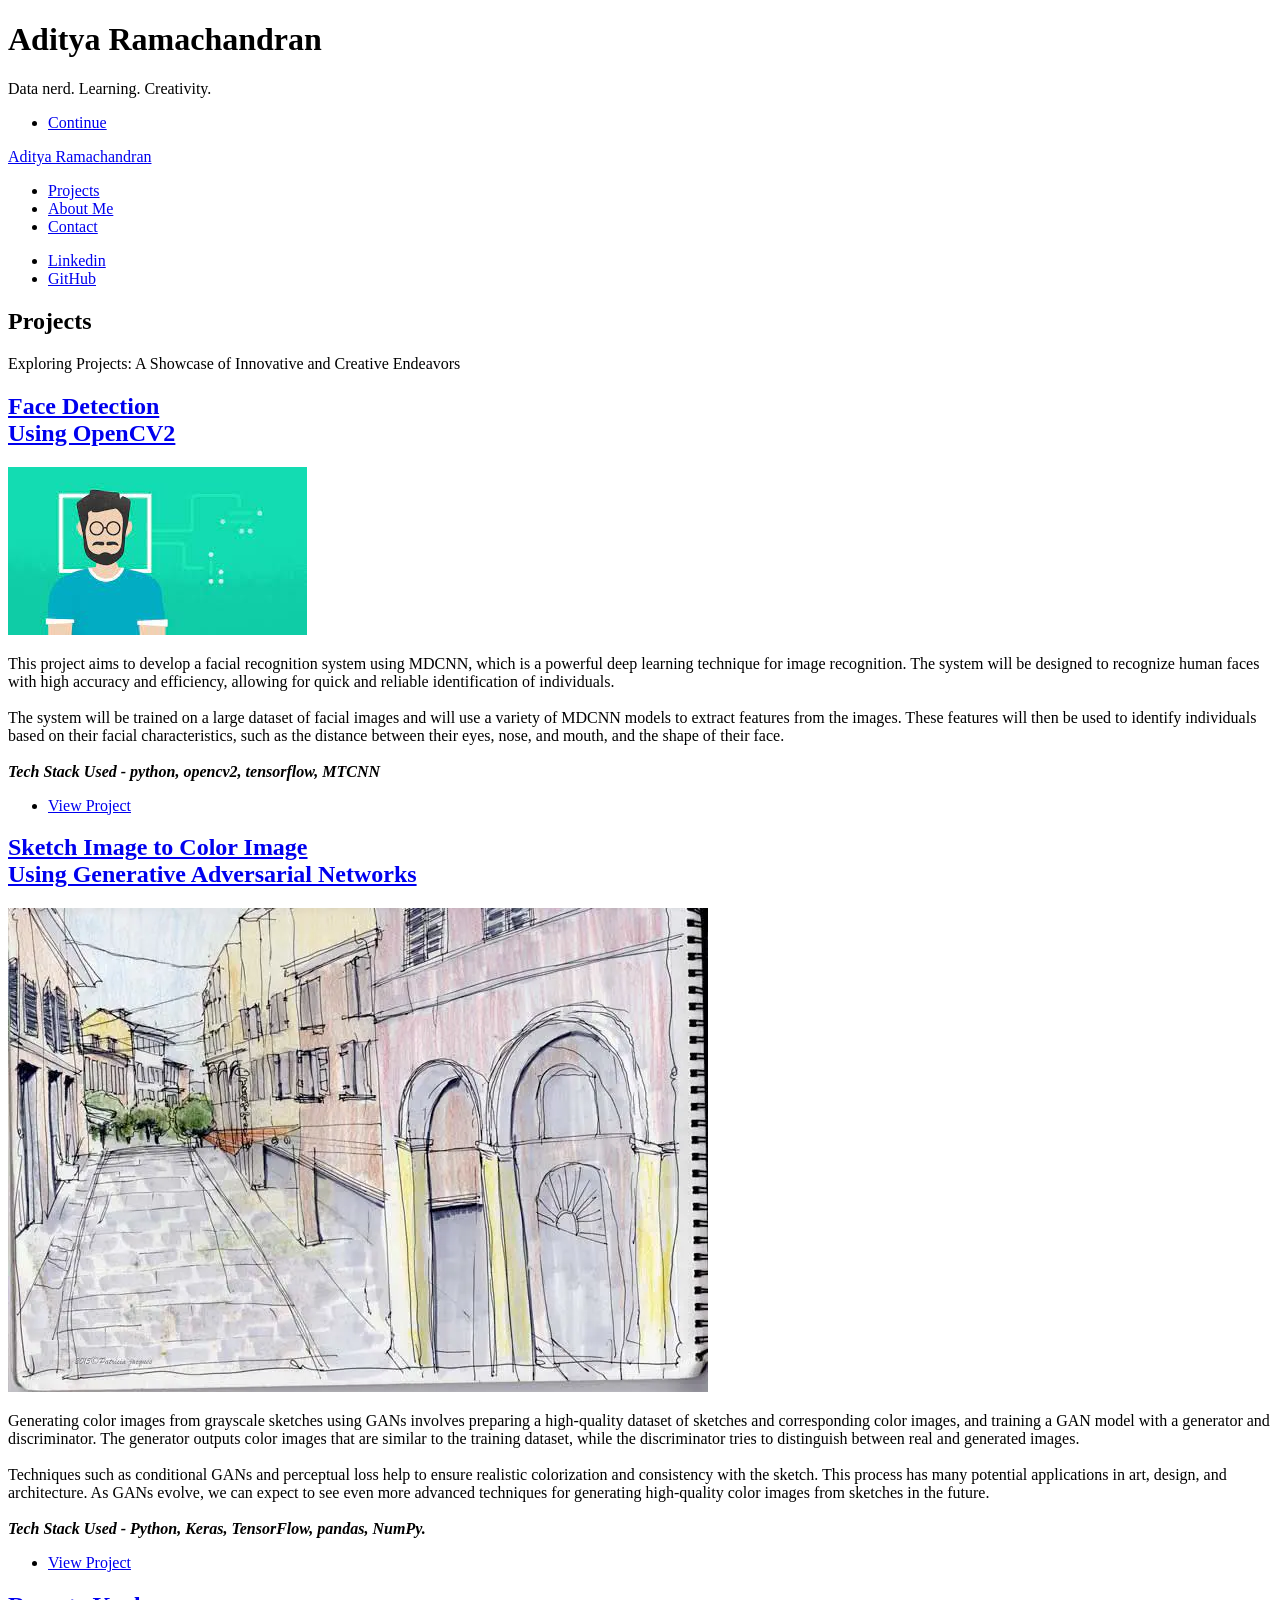
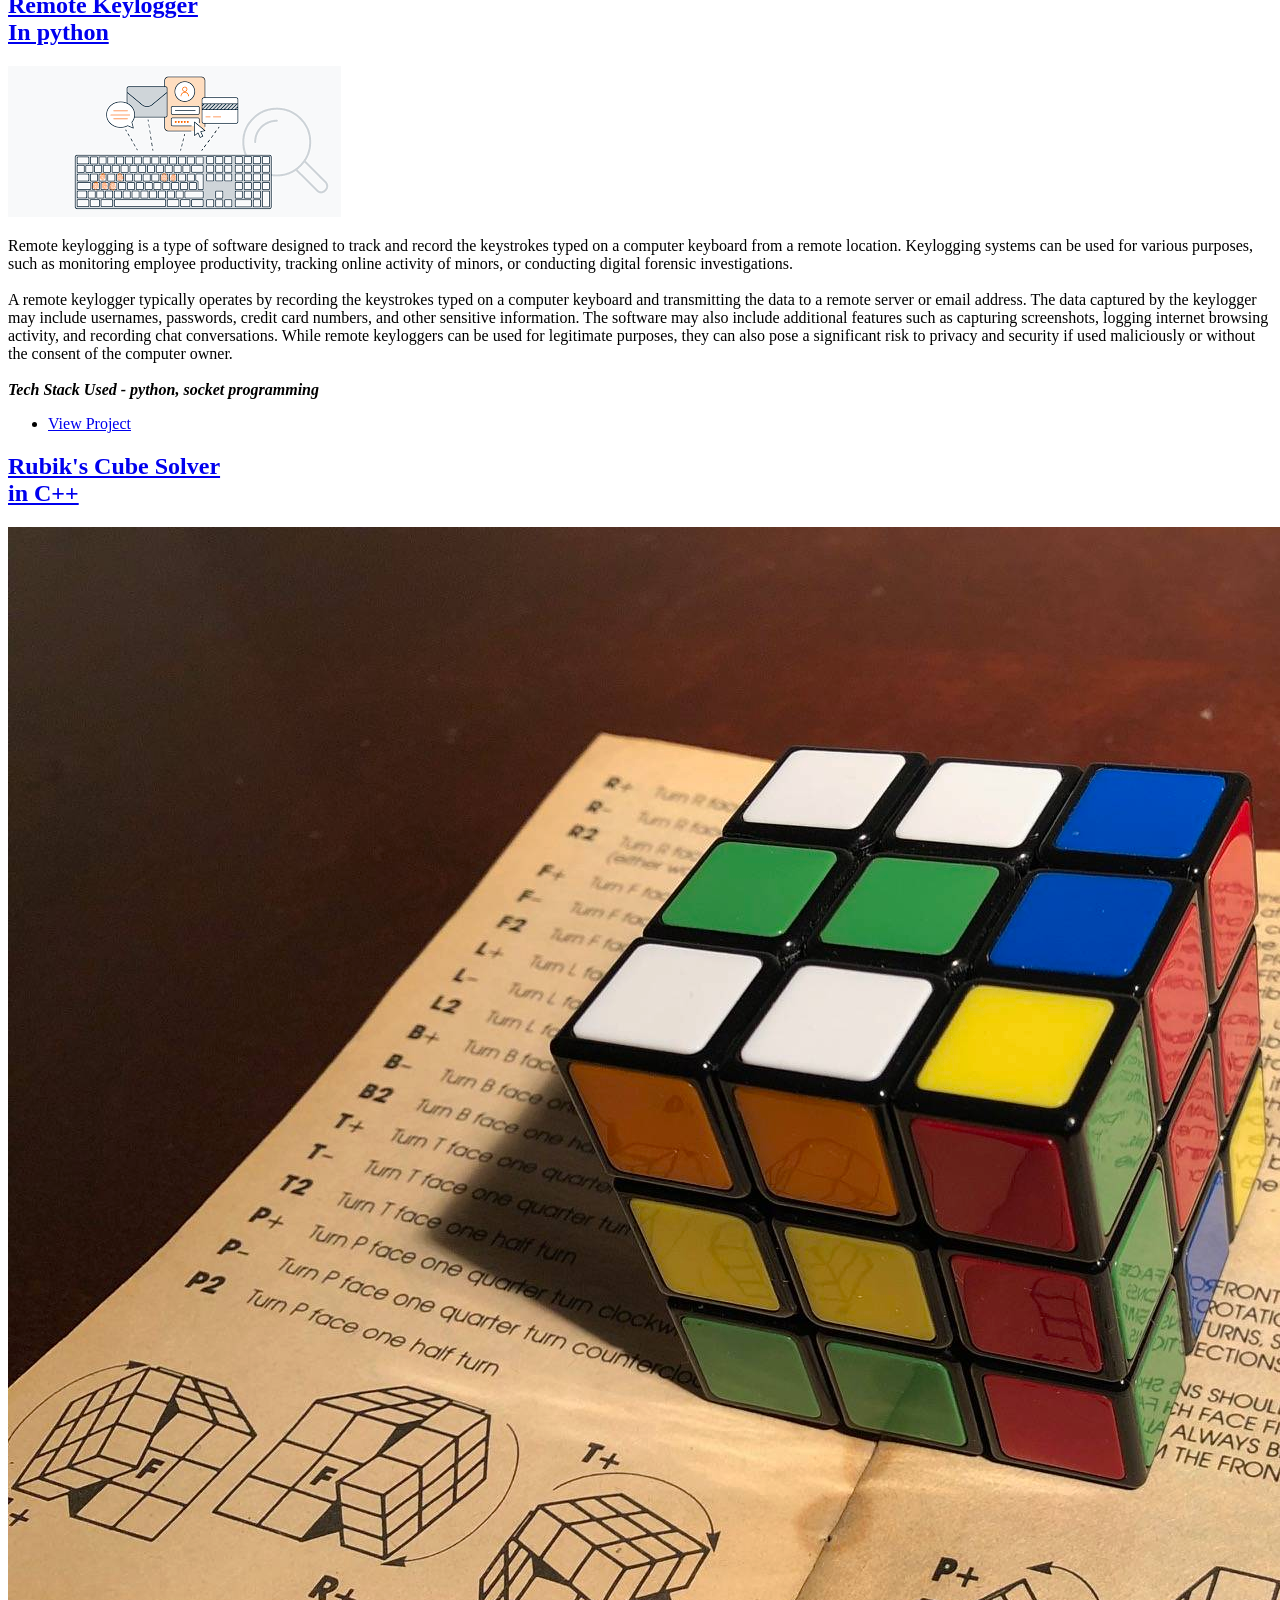
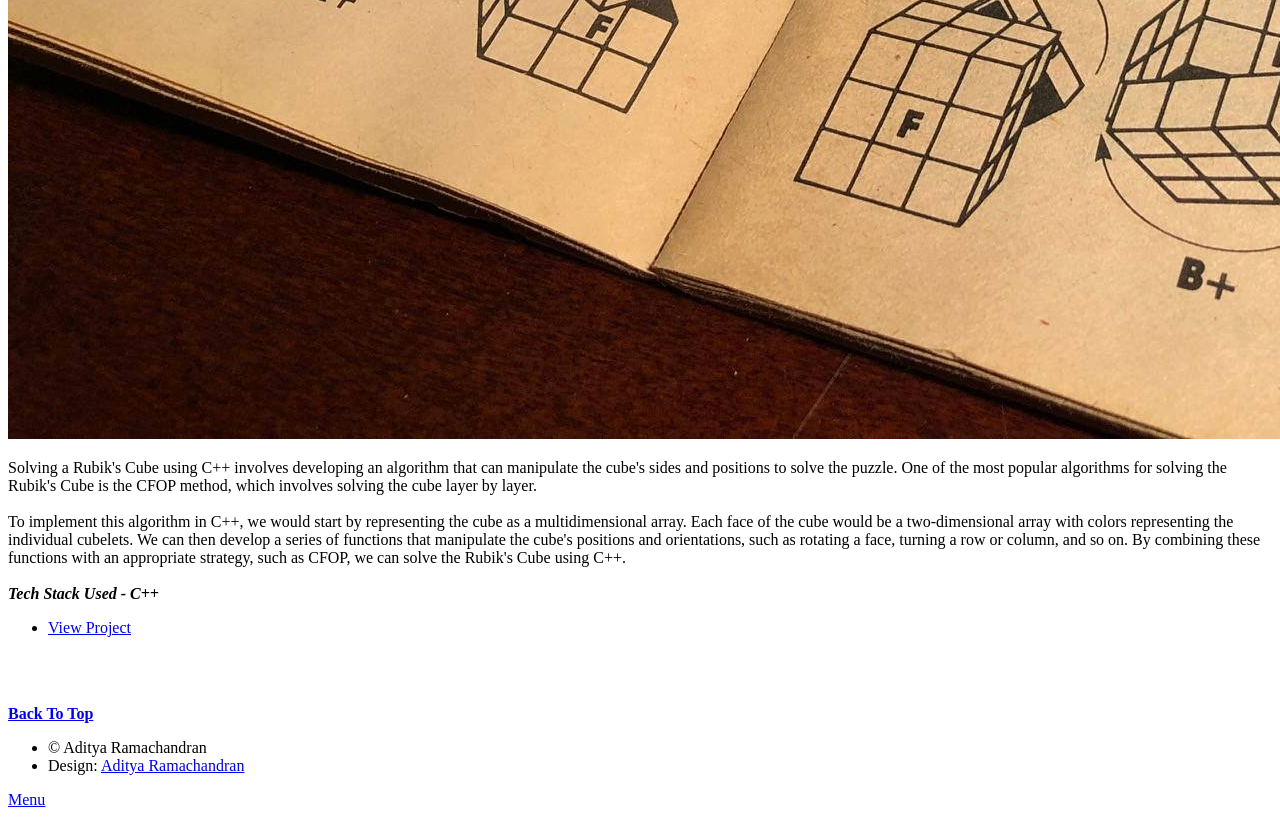
==== index.html @ 2bef1d96 "Add files via upload" ====
<!DOCTYPE HTML>
<html>
	<head>
		<title>Aditya Ramachandran Portfolio</title>
		<meta charset="utf-8" />
		<meta name="viewport" content="width=device-width, initial-scale=1, user-scalable=no" />
		<link rel="stylesheet" href="assets/css/main.css" />
		<noscript><link rel="stylesheet" href="assets/css/noscript.css" /></noscript>
	</head>
	<body class="is-preload">

		<!-- Wrapper -->
			<div id="wrapper" class="fade-in">

				<!-- Intro -->
					<div id="intro">
						<h1>Aditya Ramachandran</h1>
						<p>Data nerd. Learning. Creativity.</p>
						<ul class="actions">
							<li><a href="#header" class="button icon solid solo fa-arrow-down scrolly">Continue</a></li>
						</ul>
					</div>

				<!-- Header -->
					<header id="header">
						<a href="index.html" class="logo">Aditya Ramachandran</a>
					</header>

				<!-- Nav -->
					<nav id="nav">
						<ul class="links">
							<li class="active"><a href="index.html">Projects</a></li>
							<li><a href="generic.html">About Me</a></li>
							<li><a href="elements.html">Contact</a></li>
						</ul>
						<ul class="icons">
							<li><a href="https://www.linkedin.com/in/aditya-ramachandran-27b2ab24a/" class="icon brands fa-linkedin" target="_blank"><span class="label">Linkedin</span></a></li>
							<li><a href="https://github.com/Aditya-Ramachandran" class="icon brands fa-github" target="_blank"><span class="label">GitHub</span></a></li>
						</ul>
					</nav>

				<!-- Main -->
					<div id="main">


						<!-- <section class="post">
							<header class="major">
								<h1>About Me</h1>
								<p>Who Am I?</p>
							</header>
							<hr /> -->

						<!-- Featured Post -->
							<article class="post featured">
								<header class="major">
									<h2>Projects</h2>
									<p>
										Exploring Projects: A Showcase of Innovative and Creative Endeavors
									</p>
								</header>
								<!-- <a href="#" class="image main"><img src="images/pic01.jpg" alt="" /></a>
								<ul class="actions special">
									<li><a href="#" class="button large">Full Story</a></li>
								</ul> -->
							</article>
						<!-- Posts -->
							<section class="posts">
								<article>
									<header>
										<h2><a href="#">Face Detection<br />
										Using OpenCV2</a></h2>
									</header>
									<a href="#" class="image fit"><img src="images/face-detection.jpg" alt="" /></a>
									<p>
										This project aims to develop a facial recognition system using MDCNN, which is a powerful deep learning technique for image recognition. The system will be designed to recognize human faces with high accuracy and efficiency, allowing for quick and reliable identification of individuals.
										<br> <br>
										The system will be trained on a large dataset of facial images and will use a variety of MDCNN models to extract features from the images. These features will then be used to identify individuals based on their facial characteristics, such as the distance between their eyes, nose, and mouth, and the shape of their face.
										<br> <br>
										<i><b>Tech Stack Used - python, opencv2, tensorflow, MTCNN</b></i>
									</p>
									<ul class="actions special">
										<li><a href="#" class="button">View Project</a></li>
									</ul>
								</article>

								<article>
									<header>
										<h2><a href="https://github.com/Aditya-Ramachandran/Sketch-To-Image-Conversion" target="_blank">Sketch Image to Color Image<br />
										Using Generative Adversarial Networks</a></h2>
									</header>
									<a href="https://github.com/Aditya-Ramachandran/Sketch-To-Image-Conversion" class="image fit" target="_blank"><img src="images/sketch.jpg" alt="" /></a>
									<p>
										Generating color images from grayscale sketches using GANs involves preparing a high-quality dataset of sketches and corresponding color images, and training a GAN model with a generator and discriminator. The generator outputs color images that are similar to the training dataset, while the discriminator tries to distinguish between real and generated images. 
										<br> <br>
										Techniques such as conditional GANs and perceptual loss help to ensure realistic colorization and consistency with the sketch. This process has many potential applications in art, design, and architecture. As GANs evolve, we can expect to see even more advanced techniques for generating high-quality color images from sketches in the future.
										<br> <br>
										<i><b>Tech Stack Used - Python, Keras, TensorFlow, pandas, NumPy.</b></i>
									</p>
									<ul class="actions special">
										<li><a href="https://github.com/Aditya-Ramachandran/Sketch-To-Image-Conversion" class="button" target="_blank">View Project</a></li>
									</ul>
								</article>

								<article>
									<header>
										<h2><a href="https://github.com/Aditya-Ramachandran/Remote_Keylogger" target="_blank">Remote Keylogger<br />
										In python</a></h2>
									</header>
									<a href="https://github.com/Aditya-Ramachandran/Remote_Keylogger" class="image fit" target="_blank"><img src="images/remote-keylogger.png" alt="" /></a>
									<p>
										Remote keylogging is a type of software designed to track and record the keystrokes typed on a computer keyboard from a remote location. Keylogging systems can be used for various purposes, such as monitoring employee productivity, tracking online activity of minors, or conducting digital forensic investigations.
										<br> <br>
										A remote keylogger typically operates by recording the keystrokes typed on a computer keyboard and transmitting the data to a remote server or email address. The data captured by the keylogger may include usernames, passwords, credit card numbers, and other sensitive information. The software may also include additional features such as capturing screenshots, logging internet browsing activity, and recording chat conversations. While remote keyloggers can be used for legitimate purposes, they can also pose a significant risk to privacy and security if used maliciously or without the consent of the computer owner.
										<br> <br>
										<i><b>Tech Stack Used - python, socket programming</b></i>
									</p>
									<ul class="actions special">
										<li><a href="https://github.com/Aditya-Ramachandran/Remote_Keylogger" class="button" target="_blank">View Project</a></li>
									</ul>
								</article>

								<article>
									<header>
										<h2><a href="https://github.com/Aditya-Ramachandran/Rubix-Cube-Solver" target="_blank">Rubik's Cube Solver <br>in C++</a></h2>
									</header>
									<a href="https://github.com/Aditya-Ramachandran/Rubix-Cube-Solver" class="image fit" target="_blank"><img src="images/rubiks.jpg" alt="" /></a>
									<p>
										Solving a Rubik's Cube using C++ involves developing an algorithm that can manipulate the cube's sides and positions to solve the puzzle. One of the most popular algorithms for solving the Rubik's Cube is the CFOP method, which involves solving the cube layer by layer.
										<br> <br>
										To implement this algorithm in C++, we would start by representing the cube as a multidimensional array. Each face of the cube would be a two-dimensional array with colors representing the individual cubelets. We can then develop a series of functions that manipulate the cube's positions and orientations, such as rotating a face, turning a row or column, and so on. By combining these functions with an appropriate strategy, such as CFOP, we can solve the Rubik's Cube using C++.
										<br> <br>
										<i><b>Tech Stack Used - C++</b></i>
									</p>
									<ul class="actions special">
										<li><a href="https://github.com/Aditya-Ramachandran/Rubix-Cube-Solver" class="button" target="_blank">View Project</a></li>
									</ul>
								</article>

						<!-- Footer -->
							<!-- <footer>
								<div class="pagination"> -->
									<!--<a href="#" class="previous">Prev</a>-->
									<!-- <a href="#" class="page active">1</a>
									<a href="#" class="page">2</a>
									<a href="#" class="page">3</a>
									<span class="extra">&hellip;</span>
									<a href="#" class="page">8</a>
									<a href="#" class="page">9</a>
									<a href="#" class="page">10</a>
									<a href="#" class="next">Next</a> -->
								<!-- </div>
							</footer> -->
							<br> <br>
							<b><p><a href="#">Back To Top</a></p></b>

					</div>

				<!-- Footer
					<footer id="footer">
						<section>
							<form method="post" action="#">
								<div class="fields">
									<div class="field">
										<label for="name">Name</label>
										<input type="text" name="name" id="name" />
									</div>
									<div class="field">
										<label for="email">Email</label>
										<input type="text" name="email" id="email" />
									</div>
									<div class="field">
										<label for="message">Message</label>
										<textarea name="message" id="message" rows="3"></textarea>
									</div>
								</div>
								<ul class="actions">
									<li><input type="submit" value="Send Message" /></li>
								</ul>
							</form>
						</section>
						<section class="split contact">
							<section class="alt">
								<h3>Address</h3>
								<p>1234 Somewhere Road #87257<br />
								Nashville, TN 00000-0000</p>
							</section>
							<section>
								<h3>Phone</h3>
								<p><a href="#">(000) 000-0000</a></p>
							</section>
							<section>
								<h3>Email</h3>
								<p><a href="#">info@untitled.tld</a></p>
							</section>
							<section>
								<h3>Social</h3>
								<ul class="icons alt">
									<li><a href="#" class="icon brands alt fa-twitter"><span class="label">Twitter</span></a></li>
									<li><a href="#" class="icon brands alt fa-facebook-f"><span class="label">Facebook</span></a></li>
									<li><a href="#" class="icon brands alt fa-instagram"><span class="label">Instagram</span></a></li>
									<li><a href="#" class="icon brands alt fa-github"><span class="label">GitHub</span></a></li>
								</ul>
							</section>
						</section>
					</footer> -->
				<!-- Copyright -->
					<div id="copyright">
						<ul><li>&copy; Aditya Ramachandran</li><li>Design: <a href="#">Aditya Ramachandran</a></li></ul>
					</div>

			</div>

		<!-- Scripts -->
			<script src="assets/js/jquery.min.js"></script>
			<script src="assets/js/jquery.scrollex.min.js"></script>
			<script src="assets/js/jquery.scrolly.min.js"></script>
			<script src="assets/js/browser.min.js"></script>
			<script src="assets/js/breakpoints.min.js"></script>
			<script src="assets/js/util.js"></script>
			<script src="assets/js/main.js"></script>

	</body>
</html>
---- assets/css/main.css ----
@import url(fontawesome-all.min.css);
@import url("https://fonts.googleapis.com/css?family=Merriweather:300,700,300italic,700italic|Source+Sans+Pro:900");

/*
	Massively by HTML5 UP
	html5up.net | @ajlkn
	Free for personal and commercial use under the CCA 3.0 license (html5up.net/license)
*/

html, body, div, span, applet, object,
iframe, h1, h2, h3, h4, h5, h6, p, blockquote,
pre, a, abbr, acronym, address, big, cite,
code, del, dfn, em, img, ins, kbd, q, s, samp,
small, strike, strong, sub, sup, tt, var, b,
u, i, center, dl, dt, dd, ol, ul, li, fieldset,
form, label, legend, table, caption, tbody,
tfoot, thead, tr, th, td, article, aside,
canvas, details, embed, figure, figcaption,
footer, header, hgroup, menu, nav, output, ruby,
section, summary, time, mark, audio, video {
	margin: 0;
	padding: 0;
	border: 0;
	font-size: 100%;
	font: inherit;
	vertical-align: baseline;}

article, aside, details, figcaption, figure,
footer, header, hgroup, menu, nav, section {
	display: block;}

body {
	line-height: 1;
}

ol, ul {
	list-style: none;
}

blockquote, q {
	quotes: none;
}

	blockquote:before, blockquote:after, q:before, q:after {
		content: '';
		content: none;
	}

table {
	border-collapse: collapse;
	border-spacing: 0;
}

body {
	-webkit-text-size-adjust: none;
}

mark {
	background-color: transparent;
	color: inherit;
}

input::-moz-focus-inner {
	border: 0;
	padding: 0;
}

input, select, textarea {
	-moz-appearance: none;
	-webkit-appearance: none;
	-ms-appearance: none;
	appearance: none;
}

/* Basic */

	@-ms-viewport {
		width: device-width;
	}

	body {
		-ms-overflow-style: scrollbar;
	}

	@media screen and (max-width: 480px) {

		html, body {
			min-width: 320px;
		}

	}

	html {
		box-sizing: border-box;
	}

	*, *:before, *:after {
		box-sizing: inherit;
	}

	body {
		background-color: #1e252d;
	}

		body.is-preload *, body.is-preload *:before, body.is-preload *:after {
			-moz-animation: none !important;
			-webkit-animation: none !important;
			-ms-animation: none !important;
			animation: none !important;
			-moz-transition: none !important;
			-webkit-transition: none !important;
			-ms-transition: none !important;
			transition: none !important;
		}

/* Type */

	html {
		font-size: 16pt;
	}

		@media screen and (max-width: 1680px) {

			html {
				font-size: 12pt;
			}

		}

		@media screen and (max-width: 1280px) {

			html {
				font-size: 11pt;
			}

		}

		@media screen and (max-width: 360px) {

			html {
				font-size: 10pt;
			}

		}

	body {
		color: #212931;
	}

	body, input, select, textarea {
		font-family: "Merriweather", Georgia, serif;
		font-weight: 300;
		font-size: 1rem;
		line-height: 2.375;
	}

	a {
		-moz-transition: color 0.2s ease-in-out, background-color 0.2s ease-in-out, border-color 0.2s ease-in-out, box-shadow 0.2s ease-in-out;
		-webkit-transition: color 0.2s ease-in-out, background-color 0.2s ease-in-out, border-color 0.2s ease-in-out, box-shadow 0.2s ease-in-out;
		-ms-transition: color 0.2s ease-in-out, background-color 0.2s ease-in-out, border-color 0.2s ease-in-out, box-shadow 0.2s ease-in-out;
		transition: color 0.2s ease-in-out, background-color 0.2s ease-in-out, border-color 0.2s ease-in-out, box-shadow 0.2s ease-in-out;
		border-bottom: dotted 1px;
		text-decoration: none;
	}

		a:hover {
			border-bottom-color: transparent;
		}

	strong, b {
		font-weight: 600;
	}

	em, i {
		font-style: italic;
	}

	p {
		text-align: justify;
		margin: 0 0 2rem 0;
	}

	h1, h2, h3, h4, h5, h6 {
		font-family: "Source Sans Pro", Helvetica, sans-serif;
		font-weight: 900;
		line-height: 1.5;
		letter-spacing: 0.075em;
		text-transform: uppercase;
		margin: 0 0 1rem 0;
	}

		h1 a, h2 a, h3 a, h4 a, h5 a, h6 a {
			border-bottom: 0;
			color: inherit;
			text-decoration: none;
		}

	h1 {
		font-size: 4rem;
		line-height: 1.1;
		margin: 0 0 2rem 0;
	}

	h2 {
		font-size: 1.75rem;
		line-height: 1.3;
		margin: 0 0 1.5rem 0;
	}

	h3 {
		font-size: 1.25rem;
		margin: 0 0 1.5rem 0;
	}

	h4 {
		font-size: 1rem;
	}

	h5 {
		font-size: 0.9rem;
	}

	h6 {
		font-size: 0.8rem;
	}

	sub {
		font-size: 0.8rem;
		position: relative;
		top: 0.5rem;
	}

	sup {
		font-size: 0.8rem;
		position: relative;
		top: -0.5rem;
	}

	blockquote {
		border-left: solid 4px;
		font-style: italic;
		margin: 0 0 2rem 0;
		padding: 0.5rem 0 0.5rem 2rem;
	}

	code {
		border: solid 2px;
		font-family: "Courier New", monospace;
		font-size: 0.9rem;
		margin: 0 0.25rem;
		padding: 0.25rem 0.65rem;
	}

	pre {
		-webkit-overflow-scrolling: touch;
		font-family: "Courier New", monospace;
		font-size: 0.9rem;
		margin: 0 0 2rem 0;
	}

		pre code {
			display: block;
			line-height: 1.75;
			padding: 1rem 1.5rem;
			overflow-x: auto;
		}

	hr {
		border: 0;
		border-bottom: solid 2px;
		margin: 3rem 0;
	}

		hr.major {
			margin: 5rem 0;
		}

	.align-left {
		text-align: left;
	}

	.align-center {
		text-align: center;
	}

	.align-right {
		text-align: right;
	}

	input, select, textarea {
		color: #212931;
	}

	a {
		color: #212931;
		border-bottom-color: rgba(33, 41, 49, 0.5);
	}

		a:hover {
			border-bottom-color: transparent;
			color: #18bfef !important;
		}

	strong, b {
		color: #212931;
	}

	h1, h2, h3, h4, h5, h6 {
		color: #212931;
	}

	blockquote {
		border-left-color: #eeeeee;
	}

	code {
		background: rgba(220, 220, 220, 0.25);
		border-color: #eeeeee;
	}

	hr {
		border-bottom-color: #eeeeee;
	}

/* Row */

	.row {
		display: flex;
		flex-wrap: wrap;
		box-sizing: border-box;
		align-items: stretch;
	}

		.row > * {
			box-sizing: border-box;
		}

		.row.gtr-uniform > * > :last-child {
			margin-bottom: 0;
		}

		.row.aln-left {
			justify-content: flex-start;
		}

		.row.aln-center {
			justify-content: center;
		}

		.row.aln-right {
			justify-content: flex-end;
		}

		.row.aln-top {
			align-items: flex-start;
		}

		.row.aln-middle {
			align-items: center;
		}

		.row.aln-bottom {
			align-items: flex-end;
		}

		.row > .imp {
			order: -1;
		}

		.row > .col-1 {
			width: 8.33333%;
		}

		.row > .off-1 {
			margin-left: 8.33333%;
		}

		.row > .col-2 {
			width: 16.66667%;
		}

		.row > .off-2 {
			margin-left: 16.66667%;
		}

		.row > .col-3 {
			width: 25%;
		}

		.row > .off-3 {
			margin-left: 25%;
		}

		.row > .col-4 {
			width: 33.33333%;
		}

		.row > .off-4 {
			margin-left: 33.33333%;
		}

		.row > .col-5 {
			width: 41.66667%;
		}

		.row > .off-5 {
			margin-left: 41.66667%;
		}

		.row > .col-6 {
			width: 50%;
		}

		.row > .off-6 {
			margin-left: 50%;
		}

		.row > .col-7 {
			width: 58.33333%;
		}

		.row > .off-7 {
			margin-left: 58.33333%;
		}

		.row > .col-8 {
			width: 66.66667%;
		}

		.row > .off-8 {
			margin-left: 66.66667%;
		}

		.row > .col-9 {
			width: 75%;
		}

		.row > .off-9 {
			margin-left: 75%;
		}

		.row > .col-10 {
			width: 83.33333%;
		}

		.row > .off-10 {
			margin-left: 83.33333%;
		}

		.row > .col-11 {
			width: 91.66667%;
		}

		.row > .off-11 {
			margin-left: 91.66667%;
		}

		.row > .col-12 {
			width: 100%;
		}

		.row > .off-12 {
			margin-left: 100%;
		}

		.row.gtr-0 {
			margin-top: 0;
			margin-left: 0rem;
		}

			.row.gtr-0 > * {
				padding: 0 0 0 0rem;
			}

			.row.gtr-0.gtr-uniform {
				margin-top: 0rem;
			}

				.row.gtr-0.gtr-uniform > * {
					padding-top: 0rem;
				}

		.row.gtr-25 {
			margin-top: 0;
			margin-left: -0.375rem;
		}

			.row.gtr-25 > * {
				padding: 0 0 0 0.375rem;
			}

			.row.gtr-25.gtr-uniform {
				margin-top: -0.375rem;
			}

				.row.gtr-25.gtr-uniform > * {
					padding-top: 0.375rem;
				}

		.row.gtr-50 {
			margin-top: 0;
			margin-left: -0.75rem;
		}

			.row.gtr-50 > * {
				padding: 0 0 0 0.75rem;
			}

			.row.gtr-50.gtr-uniform {
				margin-top: -0.75rem;
			}

				.row.gtr-50.gtr-uniform > * {
					padding-top: 0.75rem;
				}

		.row {
			margin-top: 0;
			margin-left: -1.5rem;
		}

			.row > * {
				padding: 0 0 0 1.5rem;
			}

			.row.gtr-uniform {
				margin-top: -1.5rem;
			}

				.row.gtr-uniform > * {
					padding-top: 1.5rem;
				}

		.row.gtr-150 {
			margin-top: 0;
			margin-left: -2.25rem;
		}

			.row.gtr-150 > * {
				padding: 0 0 0 2.25rem;
			}

			.row.gtr-150.gtr-uniform {
				margin-top: -2.25rem;
			}

				.row.gtr-150.gtr-uniform > * {
					padding-top: 2.25rem;
				}

		.row.gtr-200 {
			margin-top: 0;
			margin-left: -3rem;
		}

			.row.gtr-200 > * {
				padding: 0 0 0 3rem;
			}

			.row.gtr-200.gtr-uniform {
				margin-top: -3rem;
			}

				.row.gtr-200.gtr-uniform > * {
					padding-top: 3rem;
				}

		@media screen and (max-width: 1680px) {

			.row {
				display: flex;
				flex-wrap: wrap;
				box-sizing: border-box;
				align-items: stretch;
			}

				.row > * {
					box-sizing: border-box;
				}

				.row.gtr-uniform > * > :last-child {
					margin-bottom: 0;
				}

				.row.aln-left {
					justify-content: flex-start;
				}

				.row.aln-center {
					justify-content: center;
				}

				.row.aln-right {
					justify-content: flex-end;
				}

				.row.aln-top {
					align-items: flex-start;
				}

				.row.aln-middle {
					align-items: center;
				}

				.row.aln-bottom {
					align-items: flex-end;
				}

				.row > .imp-xlarge {
					order: -1;
				}

				.row > .col-1-xlarge {
					width: 8.33333%;
				}

				.row > .off-1-xlarge {
					margin-left: 8.33333%;
				}

				.row > .col-2-xlarge {
					width: 16.66667%;
				}

				.row > .off-2-xlarge {
					margin-left: 16.66667%;
				}

				.row > .col-3-xlarge {
					width: 25%;
				}

				.row > .off-3-xlarge {
					margin-left: 25%;
				}

				.row > .col-4-xlarge {
					width: 33.33333%;
				}

				.row > .off-4-xlarge {
					margin-left: 33.33333%;
				}

				.row > .col-5-xlarge {
					width: 41.66667%;
				}

				.row > .off-5-xlarge {
					margin-left: 41.66667%;
				}

				.row > .col-6-xlarge {
					width: 50%;
				}

				.row > .off-6-xlarge {
					margin-left: 50%;
				}

				.row > .col-7-xlarge {
					width: 58.33333%;
				}

				.row > .off-7-xlarge {
					margin-left: 58.33333%;
				}

				.row > .col-8-xlarge {
					width: 66.66667%;
				}

				.row > .off-8-xlarge {
					margin-left: 66.66667%;
				}

				.row > .col-9-xlarge {
					width: 75%;
				}

				.row > .off-9-xlarge {
					margin-left: 75%;
				}

				.row > .col-10-xlarge {
					width: 83.33333%;
				}

				.row > .off-10-xlarge {
					margin-left: 83.33333%;
				}

				.row > .col-11-xlarge {
					width: 91.66667%;
				}

				.row > .off-11-xlarge {
					margin-left: 91.66667%;
				}

				.row > .col-12-xlarge {
					width: 100%;
				}

				.row > .off-12-xlarge {
					margin-left: 100%;
				}

				.row.gtr-0 {
					margin-top: 0;
					margin-left: 0rem;
				}

					.row.gtr-0 > * {
						padding: 0 0 0 0rem;
					}

					.row.gtr-0.gtr-uniform {
						margin-top: 0rem;
					}

						.row.gtr-0.gtr-uniform > * {
							padding-top: 0rem;
						}

				.row.gtr-25 {
					margin-top: 0;
					margin-left: -0.375rem;
				}

					.row.gtr-25 > * {
						padding: 0 0 0 0.375rem;
					}

					.row.gtr-25.gtr-uniform {
						margin-top: -0.375rem;
					}

						.row.gtr-25.gtr-uniform > * {
							padding-top: 0.375rem;
						}

				.row.gtr-50 {
					margin-top: 0;
					margin-left: -0.75rem;
				}

					.row.gtr-50 > * {
						padding: 0 0 0 0.75rem;
					}

					.row.gtr-50.gtr-uniform {
						margin-top: -0.75rem;
					}

						.row.gtr-50.gtr-uniform > * {
							padding-top: 0.75rem;
						}

				.row {
					margin-top: 0;
					margin-left: -1.5rem;
				}

					.row > * {
						padding: 0 0 0 1.5rem;
					}

					.row.gtr-uniform {
						margin-top: -1.5rem;
					}

						.row.gtr-uniform > * {
							padding-top: 1.5rem;
						}

				.row.gtr-150 {
					margin-top: 0;
					margin-left: -2.25rem;
				}

					.row.gtr-150 > * {
						padding: 0 0 0 2.25rem;
					}

					.row.gtr-150.gtr-uniform {
						margin-top: -2.25rem;
					}

						.row.gtr-150.gtr-uniform > * {
							padding-top: 2.25rem;
						}

				.row.gtr-200 {
					margin-top: 0;
					margin-left: -3rem;
				}

					.row.gtr-200 > * {
						padding: 0 0 0 3rem;
					}

					.row.gtr-200.gtr-uniform {
						margin-top: -3rem;
					}

						.row.gtr-200.gtr-uniform > * {
							padding-top: 3rem;
						}

		}

		@media screen and (max-width: 1280px) {

			.row {
				display: flex;
				flex-wrap: wrap;
				box-sizing: border-box;
				align-items: stretch;
			}

				.row > * {
					box-sizing: border-box;
				}

				.row.gtr-uniform > * > :last-child {
					margin-bottom: 0;
				}

				.row.aln-left {
					justify-content: flex-start;
				}

				.row.aln-center {
					justify-content: center;
				}

				.row.aln-right {
					justify-content: flex-end;
				}

				.row.aln-top {
					align-items: flex-start;
				}

				.row.aln-middle {
					align-items: center;
				}

				.row.aln-bottom {
					align-items: flex-end;
				}

				.row > .imp-large {
					order: -1;
				}

				.row > .col-1-large {
					width: 8.33333%;
				}

				.row > .off-1-large {
					margin-left: 8.33333%;
				}

				.row > .col-2-large {
					width: 16.66667%;
				}

				.row > .off-2-large {
					margin-left: 16.66667%;
				}

				.row > .col-3-large {
					width: 25%;
				}

				.row > .off-3-large {
					margin-left: 25%;
				}

				.row > .col-4-large {
					width: 33.33333%;
				}

				.row > .off-4-large {
					margin-left: 33.33333%;
				}

				.row > .col-5-large {
					width: 41.66667%;
				}

				.row > .off-5-large {
					margin-left: 41.66667%;
				}

				.row > .col-6-large {
					width: 50%;
				}

				.row > .off-6-large {
					margin-left: 50%;
				}

				.row > .col-7-large {
					width: 58.33333%;
				}

				.row > .off-7-large {
					margin-left: 58.33333%;
				}

				.row > .col-8-large {
					width: 66.66667%;
				}

				.row > .off-8-large {
					margin-left: 66.66667%;
				}

				.row > .col-9-large {
					width: 75%;
				}

				.row > .off-9-large {
					margin-left: 75%;
				}

				.row > .col-10-large {
					width: 83.33333%;
				}

				.row > .off-10-large {
					margin-left: 83.33333%;
				}

				.row > .col-11-large {
					width: 91.66667%;
				}

				.row > .off-11-large {
					margin-left: 91.66667%;
				}

				.row > .col-12-large {
					width: 100%;
				}

				.row > .off-12-large {
					margin-left: 100%;
				}

				.row.gtr-0 {
					margin-top: 0;
					margin-left: 0rem;
				}

					.row.gtr-0 > * {
						padding: 0 0 0 0rem;
					}

					.row.gtr-0.gtr-uniform {
						margin-top: 0rem;
					}

						.row.gtr-0.gtr-uniform > * {
							padding-top: 0rem;
						}

				.row.gtr-25 {
					margin-top: 0;
					margin-left: -0.375rem;
				}

					.row.gtr-25 > * {
						padding: 0 0 0 0.375rem;
					}

					.row.gtr-25.gtr-uniform {
						margin-top: -0.375rem;
					}

						.row.gtr-25.gtr-uniform > * {
							padding-top: 0.375rem;
						}

				.row.gtr-50 {
					margin-top: 0;
					margin-left: -0.75rem;
				}

					.row.gtr-50 > * {
						padding: 0 0 0 0.75rem;
					}

					.row.gtr-50.gtr-uniform {
						margin-top: -0.75rem;
					}

						.row.gtr-50.gtr-uniform > * {
							padding-top: 0.75rem;
						}

				.row {
					margin-top: 0;
					margin-left: -1.5rem;
				}

					.row > * {
						padding: 0 0 0 1.5rem;
					}

					.row.gtr-uniform {
						margin-top: -1.5rem;
					}

						.row.gtr-uniform > * {
							padding-top: 1.5rem;
						}

				.row.gtr-150 {
					margin-top: 0;
					margin-left: -2.25rem;
				}

					.row.gtr-150 > * {
						padding: 0 0 0 2.25rem;
					}

					.row.gtr-150.gtr-uniform {
						margin-top: -2.25rem;
					}

						.row.gtr-150.gtr-uniform > * {
							padding-top: 2.25rem;
						}

				.row.gtr-200 {
					margin-top: 0;
					margin-left: -3rem;
				}

					.row.gtr-200 > * {
						padding: 0 0 0 3rem;
					}

					.row.gtr-200.gtr-uniform {
						margin-top: -3rem;
					}

						.row.gtr-200.gtr-uniform > * {
							padding-top: 3rem;
						}

		}

		@media screen and (max-width: 980px) {

			.row {
				display: flex;
				flex-wrap: wrap;
				box-sizing: border-box;
				align-items: stretch;
			}

				.row > * {
					box-sizing: border-box;
				}

				.row.gtr-uniform > * > :last-child {
					margin-bottom: 0;
				}

				.row.aln-left {
					justify-content: flex-start;
				}

				.row.aln-center {
					justify-content: center;
				}

				.row.aln-right {
					justify-content: flex-end;
				}

				.row.aln-top {
					align-items: flex-start;
				}

				.row.aln-middle {
					align-items: center;
				}

				.row.aln-bottom {
					align-items: flex-end;
				}

				.row > .imp-medium {
					order: -1;
				}

				.row > .col-1-medium {
					width: 8.33333%;
				}

				.row > .off-1-medium {
					margin-left: 8.33333%;
				}

				.row > .col-2-medium {
					width: 16.66667%;
				}

				.row > .off-2-medium {
					margin-left: 16.66667%;
				}

				.row > .col-3-medium {
					width: 25%;
				}

				.row > .off-3-medium {
					margin-left: 25%;
				}

				.row > .col-4-medium {
					width: 33.33333%;
				}

				.row > .off-4-medium {
					margin-left: 33.33333%;
				}

				.row > .col-5-medium {
					width: 41.66667%;
				}

				.row > .off-5-medium {
					margin-left: 41.66667%;
				}

				.row > .col-6-medium {
					width: 50%;
				}

				.row > .off-6-medium {
					margin-left: 50%;
				}

				.row > .col-7-medium {
					width: 58.33333%;
				}

				.row > .off-7-medium {
					margin-left: 58.33333%;
				}

				.row > .col-8-medium {
					width: 66.66667%;
				}

				.row > .off-8-medium {
					margin-left: 66.66667%;
				}

				.row > .col-9-medium {
					width: 75%;
				}

				.row > .off-9-medium {
					margin-left: 75%;
				}

				.row > .col-10-medium {
					width: 83.33333%;
				}

				.row > .off-10-medium {
					margin-left: 83.33333%;
				}

				.row > .col-11-medium {
					width: 91.66667%;
				}

				.row > .off-11-medium {
					margin-left: 91.66667%;
				}

				.row > .col-12-medium {
					width: 100%;
				}

				.row > .off-12-medium {
					margin-left: 100%;
				}

				.row.gtr-0 {
					margin-top: 0;
					margin-left: 0rem;
				}

					.row.gtr-0 > * {
						padding: 0 0 0 0rem;
					}

					.row.gtr-0.gtr-uniform {
						margin-top: 0rem;
					}

						.row.gtr-0.gtr-uniform > * {
							padding-top: 0rem;
						}

				.row.gtr-25 {
					margin-top: 0;
					margin-left: -0.375rem;
				}

					.row.gtr-25 > * {
						padding: 0 0 0 0.375rem;
					}

					.row.gtr-25.gtr-uniform {
						margin-top: -0.375rem;
					}

						.row.gtr-25.gtr-uniform > * {
							padding-top: 0.375rem;
						}

				.row.gtr-50 {
					margin-top: 0;
					margin-left: -0.75rem;
				}

					.row.gtr-50 > * {
						padding: 0 0 0 0.75rem;
					}

					.row.gtr-50.gtr-uniform {
						margin-top: -0.75rem;
					}

						.row.gtr-50.gtr-uniform > * {
							padding-top: 0.75rem;
						}

				.row {
					margin-top: 0;
					margin-left: -1.5rem;
				}

					.row > * {
						padding: 0 0 0 1.5rem;
					}

					.row.gtr-uniform {
						margin-top: -1.5rem;
					}

						.row.gtr-uniform > * {
							padding-top: 1.5rem;
						}

				.row.gtr-150 {
					margin-top: 0;
					margin-left: -2.25rem;
				}

					.row.gtr-150 > * {
						padding: 0 0 0 2.25rem;
					}

					.row.gtr-150.gtr-uniform {
						margin-top: -2.25rem;
					}

						.row.gtr-150.gtr-uniform > * {
							padding-top: 2.25rem;
						}

				.row.gtr-200 {
					margin-top: 0;
					margin-left: -3rem;
				}

					.row.gtr-200 > * {
						padding: 0 0 0 3rem;
					}

					.row.gtr-200.gtr-uniform {
						margin-top: -3rem;
					}

						.row.gtr-200.gtr-uniform > * {
							padding-top: 3rem;
						}

		}

		@media screen and (max-width: 736px) {

			.row {
				display: flex;
				flex-wrap: wrap;
				box-sizing: border-box;
				align-items: stretch;
			}

				.row > * {
					box-sizing: border-box;
				}

				.row.gtr-uniform > * > :last-child {
					margin-bottom: 0;
				}

				.row.aln-left {
					justify-content: flex-start;
				}

				.row.aln-center {
					justify-content: center;
				}

				.row.aln-right {
					justify-content: flex-end;
				}

				.row.aln-top {
					align-items: flex-start;
				}

				.row.aln-middle {
					align-items: center;
				}

				.row.aln-bottom {
					align-items: flex-end;
				}

				.row > .imp-small {
					order: -1;
				}

				.row > .col-1-small {
					width: 8.33333%;
				}

				.row > .off-1-small {
					margin-left: 8.33333%;
				}

				.row > .col-2-small {
					width: 16.66667%;
				}

				.row > .off-2-small {
					margin-left: 16.66667%;
				}

				.row > .col-3-small {
					width: 25%;
				}

				.row > .off-3-small {
					margin-left: 25%;
				}

				.row > .col-4-small {
					width: 33.33333%;
				}

				.row > .off-4-small {
					margin-left: 33.33333%;
				}

				.row > .col-5-small {
					width: 41.66667%;
				}

				.row > .off-5-small {
					margin-left: 41.66667%;
				}

				.row > .col-6-small {
					width: 50%;
				}

				.row > .off-6-small {
					margin-left: 50%;
				}

				.row > .col-7-small {
					width: 58.33333%;
				}

				.row > .off-7-small {
					margin-left: 58.33333%;
				}

				.row > .col-8-small {
					width: 66.66667%;
				}

				.row > .off-8-small {
					margin-left: 66.66667%;
				}

				.row > .col-9-small {
					width: 75%;
				}

				.row > .off-9-small {
					margin-left: 75%;
				}

				.row > .col-10-small {
					width: 83.33333%;
				}

				.row > .off-10-small {
					margin-left: 83.33333%;
				}

				.row > .col-11-small {
					width: 91.66667%;
				}

				.row > .off-11-small {
					margin-left: 91.66667%;
				}

				.row > .col-12-small {
					width: 100%;
				}

				.row > .off-12-small {
					margin-left: 100%;
				}

				.row.gtr-0 {
					margin-top: 0;
					margin-left: 0rem;
				}

					.row.gtr-0 > * {
						padding: 0 0 0 0rem;
					}

					.row.gtr-0.gtr-uniform {
						margin-top: 0rem;
					}

						.row.gtr-0.gtr-uniform > * {
							padding-top: 0rem;
						}

				.row.gtr-25 {
					margin-top: 0;
					margin-left: -0.375rem;
				}

					.row.gtr-25 > * {
						padding: 0 0 0 0.375rem;
					}

					.row.gtr-25.gtr-uniform {
						margin-top: -0.375rem;
					}

						.row.gtr-25.gtr-uniform > * {
							padding-top: 0.375rem;
						}

				.row.gtr-50 {
					margin-top: 0;
					margin-left: -0.75rem;
				}

					.row.gtr-50 > * {
						padding: 0 0 0 0.75rem;
					}

					.row.gtr-50.gtr-uniform {
						margin-top: -0.75rem;
					}

						.row.gtr-50.gtr-uniform > * {
							padding-top: 0.75rem;
						}

				.row {
					margin-top: 0;
					margin-left: -1.5rem;
				}

					.row > * {
						padding: 0 0 0 1.5rem;
					}

					.row.gtr-uniform {
						margin-top: -1.5rem;
					}

						.row.gtr-uniform > * {
							padding-top: 1.5rem;
						}

				.row.gtr-150 {
					margin-top: 0;
					margin-left: -2.25rem;
				}

					.row.gtr-150 > * {
						padding: 0 0 0 2.25rem;
					}

					.row.gtr-150.gtr-uniform {
						margin-top: -2.25rem;
					}

						.row.gtr-150.gtr-uniform > * {
							padding-top: 2.25rem;
						}

				.row.gtr-200 {
					margin-top: 0;
					margin-left: -3rem;
				}

					.row.gtr-200 > * {
						padding: 0 0 0 3rem;
					}

					.row.gtr-200.gtr-uniform {
						margin-top: -3rem;
					}

						.row.gtr-200.gtr-uniform > * {
							padding-top: 3rem;
						}

		}

		@media screen and (max-width: 480px) {

			.row {
				display: flex;
				flex-wrap: wrap;
				box-sizing: border-box;
				align-items: stretch;
			}

				.row > * {
					box-sizing: border-box;
				}

				.row.gtr-uniform > * > :last-child {
					margin-bottom: 0;
				}

				.row.aln-left {
					justify-content: flex-start;
				}

				.row.aln-center {
					justify-content: center;
				}

				.row.aln-right {
					justify-content: flex-end;
				}

				.row.aln-top {
					align-items: flex-start;
				}

				.row.aln-middle {
					align-items: center;
				}

				.row.aln-bottom {
					align-items: flex-end;
				}

				.row > .imp-xsmall {
					order: -1;
				}

				.row > .col-1-xsmall {
					width: 8.33333%;
				}

				.row > .off-1-xsmall {
					margin-left: 8.33333%;
				}

				.row > .col-2-xsmall {
					width: 16.66667%;
				}

				.row > .off-2-xsmall {
					margin-left: 16.66667%;
				}

				.row > .col-3-xsmall {
					width: 25%;
				}

				.row > .off-3-xsmall {
					margin-left: 25%;
				}

				.row > .col-4-xsmall {
					width: 33.33333%;
				}

				.row > .off-4-xsmall {
					margin-left: 33.33333%;
				}

				.row > .col-5-xsmall {
					width: 41.66667%;
				}

				.row > .off-5-xsmall {
					margin-left: 41.66667%;
				}

				.row > .col-6-xsmall {
					width: 50%;
				}

				.row > .off-6-xsmall {
					margin-left: 50%;
				}

				.row > .col-7-xsmall {
					width: 58.33333%;
				}

				.row > .off-7-xsmall {
					margin-left: 58.33333%;
				}

				.row > .col-8-xsmall {
					width: 66.66667%;
				}

				.row > .off-8-xsmall {
					margin-left: 66.66667%;
				}

				.row > .col-9-xsmall {
					width: 75%;
				}

				.row > .off-9-xsmall {
					margin-left: 75%;
				}

				.row > .col-10-xsmall {
					width: 83.33333%;
				}

				.row > .off-10-xsmall {
					margin-left: 83.33333%;
				}

				.row > .col-11-xsmall {
					width: 91.66667%;
				}

				.row > .off-11-xsmall {
					margin-left: 91.66667%;
				}

				.row > .col-12-xsmall {
					width: 100%;
				}

				.row > .off-12-xsmall {
					margin-left: 100%;
				}

				.row.gtr-0 {
					margin-top: 0;
					margin-left: 0rem;
				}

					.row.gtr-0 > * {
						padding: 0 0 0 0rem;
					}

					.row.gtr-0.gtr-uniform {
						margin-top: 0rem;
					}

						.row.gtr-0.gtr-uniform > * {
							padding-top: 0rem;
						}

				.row.gtr-25 {
					margin-top: 0;
					margin-left: -0.375rem;
				}

					.row.gtr-25 > * {
						padding: 0 0 0 0.375rem;
					}

					.row.gtr-25.gtr-uniform {
						margin-top: -0.375rem;
					}

						.row.gtr-25.gtr-uniform > * {
							padding-top: 0.375rem;
						}

				.row.gtr-50 {
					margin-top: 0;
					margin-left: -0.75rem;
				}

					.row.gtr-50 > * {
						padding: 0 0 0 0.75rem;
					}

					.row.gtr-50.gtr-uniform {
						margin-top: -0.75rem;
					}

						.row.gtr-50.gtr-uniform > * {
							padding-top: 0.75rem;
						}

				.row {
					margin-top: 0;
					margin-left: -1.5rem;
				}

					.row > * {
						padding: 0 0 0 1.5rem;
					}

					.row.gtr-uniform {
						margin-top: -1.5rem;
					}

						.row.gtr-uniform > * {
							padding-top: 1.5rem;
						}

				.row.gtr-150 {
					margin-top: 0;
					margin-left: -2.25rem;
				}

					.row.gtr-150 > * {
						padding: 0 0 0 2.25rem;
					}

					.row.gtr-150.gtr-uniform {
						margin-top: -2.25rem;
					}

						.row.gtr-150.gtr-uniform > * {
							padding-top: 2.25rem;
						}

				.row.gtr-200 {
					margin-top: 0;
					margin-left: -3rem;
				}

					.row.gtr-200 > * {
						padding: 0 0 0 3rem;
					}

					.row.gtr-200.gtr-uniform {
						margin-top: -3rem;
					}

						.row.gtr-200.gtr-uniform > * {
							padding-top: 3rem;
						}

		}

		@media screen and (max-width: 360px) {

			.row {
				display: flex;
				flex-wrap: wrap;
				box-sizing: border-box;
				align-items: stretch;
			}

				.row > * {
					box-sizing: border-box;
				}

				.row.gtr-uniform > * > :last-child {
					margin-bottom: 0;
				}

				.row.aln-left {
					justify-content: flex-start;
				}

				.row.aln-center {
					justify-content: center;
				}

				.row.aln-right {
					justify-content: flex-end;
				}

				.row.aln-top {
					align-items: flex-start;
				}

				.row.aln-middle {
					align-items: center;
				}

				.row.aln-bottom {
					align-items: flex-end;
				}

				.row > .imp-xxsmall {
					order: -1;
				}

				.row > .col-1-xxsmall {
					width: 8.33333%;
				}

				.row > .off-1-xxsmall {
					margin-left: 8.33333%;
				}

				.row > .col-2-xxsmall {
					width: 16.66667%;
				}

				.row > .off-2-xxsmall {
					margin-left: 16.66667%;
				}

				.row > .col-3-xxsmall {
					width: 25%;
				}

				.row > .off-3-xxsmall {
					margin-left: 25%;
				}

				.row > .col-4-xxsmall {
					width: 33.33333%;
				}

				.row > .off-4-xxsmall {
					margin-left: 33.33333%;
				}

				.row > .col-5-xxsmall {
					width: 41.66667%;
				}

				.row > .off-5-xxsmall {
					margin-left: 41.66667%;
				}

				.row > .col-6-xxsmall {
					width: 50%;
				}

				.row > .off-6-xxsmall {
					margin-left: 50%;
				}

				.row > .col-7-xxsmall {
					width: 58.33333%;
				}

				.row > .off-7-xxsmall {
					margin-left: 58.33333%;
				}

				.row > .col-8-xxsmall {
					width: 66.66667%;
				}

				.row > .off-8-xxsmall {
					margin-left: 66.66667%;
				}

				.row > .col-9-xxsmall {
					width: 75%;
				}

				.row > .off-9-xxsmall {
					margin-left: 75%;
				}

				.row > .col-10-xxsmall {
					width: 83.33333%;
				}

				.row > .off-10-xxsmall {
					margin-left: 83.33333%;
				}

				.row > .col-11-xxsmall {
					width: 91.66667%;
				}

				.row > .off-11-xxsmall {
					margin-left: 91.66667%;
				}

				.row > .col-12-xxsmall {
					width: 100%;
				}

				.row > .off-12-xxsmall {
					margin-left: 100%;
				}

				.row.gtr-0 {
					margin-top: 0;
					margin-left: 0rem;
				}

					.row.gtr-0 > * {
						padding: 0 0 0 0rem;
					}

					.row.gtr-0.gtr-uniform {
						margin-top: 0rem;
					}

						.row.gtr-0.gtr-uniform > * {
							padding-top: 0rem;
						}

				.row.gtr-25 {
					margin-top: 0;
					margin-left: -0.375rem;
				}

					.row.gtr-25 > * {
						padding: 0 0 0 0.375rem;
					}

					.row.gtr-25.gtr-uniform {
						margin-top: -0.375rem;
					}

						.row.gtr-25.gtr-uniform > * {
							padding-top: 0.375rem;
						}

				.row.gtr-50 {
					margin-top: 0;
					margin-left: -0.75rem;
				}

					.row.gtr-50 > * {
						padding: 0 0 0 0.75rem;
					}

					.row.gtr-50.gtr-uniform {
						margin-top: -0.75rem;
					}

						.row.gtr-50.gtr-uniform > * {
							padding-top: 0.75rem;
						}

				.row {
					margin-top: 0;
					margin-left: -1.5rem;
				}

					.row > * {
						padding: 0 0 0 1.5rem;
					}

					.row.gtr-uniform {
						margin-top: -1.5rem;
					}

						.row.gtr-uniform > * {
							padding-top: 1.5rem;
						}

				.row.gtr-150 {
					margin-top: 0;
					margin-left: -2.25rem;
				}

					.row.gtr-150 > * {
						padding: 0 0 0 2.25rem;
					}

					.row.gtr-150.gtr-uniform {
						margin-top: -2.25rem;
					}

						.row.gtr-150.gtr-uniform > * {
							padding-top: 2.25rem;
						}

				.row.gtr-200 {
					margin-top: 0;
					margin-left: -3rem;
				}

					.row.gtr-200 > * {
						padding: 0 0 0 3rem;
					}

					.row.gtr-200.gtr-uniform {
						margin-top: -3rem;
					}

						.row.gtr-200.gtr-uniform > * {
							padding-top: 3rem;
						}

		}

/* Box */

	.box {
		border: solid 2px;
		margin-bottom: 2rem;
		padding: 1.5rem;
	}

		.box > :last-child,
		.box > :last-child > :last-child,
		.box > :last-child > :last-child > :last-child {
			margin-bottom: 0;
		}

		.box.alt {
			border: 0;
			border-radius: 0;
			padding: 0;
		}

	.box {
		border-color: #eeeeee;
	}

/* Button */

	input[type="submit"],
	input[type="reset"],
	input[type="button"],
	button,
	.button {
		-moz-appearance: none;
		-webkit-appearance: none;
		-ms-appearance: none;
		appearance: none;
		-moz-transition: background-color 0.2s ease-in-out, box-shadow 0.2s ease-in-out, color 0.2s ease-in-out;
		-webkit-transition: background-color 0.2s ease-in-out, box-shadow 0.2s ease-in-out, color 0.2s ease-in-out;
		-ms-transition: background-color 0.2s ease-in-out, box-shadow 0.2s ease-in-out, color 0.2s ease-in-out;
		transition: background-color 0.2s ease-in-out, box-shadow 0.2s ease-in-out, color 0.2s ease-in-out;
		border: 0;
		border-radius: 0;
		cursor: pointer;
		display: inline-block;
		font-family: "Source Sans Pro", Helvetica, sans-serif;
		font-size: 0.8rem;
		font-weight: 900;
		letter-spacing: 0.075em;
		height: 3rem;
		line-height: 3rem;
		padding: 0 2rem;
		text-align: center;
		text-decoration: none;
		text-transform: uppercase;
		white-space: nowrap;
	}

		input[type="submit"].icon:before,
		input[type="reset"].icon:before,
		input[type="button"].icon:before,
		button.icon:before,
		.button.icon:before {
			margin-right: 0.5rem;
		}

		input[type="submit"].icon.solo,
		input[type="reset"].icon.solo,
		input[type="button"].icon.solo,
		button.icon.solo,
		.button.icon.solo {
			position: relative;
			width: 4rem;
			height: 4rem;
			line-height: 4rem;
			border-radius: 4rem;
			text-indent: 4rem;
			overflow: hidden;
			padding: 0;
			white-space: nowrap;
		}

			input[type="submit"].icon.solo:before,
			input[type="reset"].icon.solo:before,
			input[type="button"].icon.solo:before,
			button.icon.solo:before,
			.button.icon.solo:before {
				position: absolute;
				display: block;
				top: 0;
				left: 0;
				width: inherit;
				height: inherit;
				line-height: inherit;
				font-size: 1.25rem;
				margin-right: 0;
				text-align: center;
				text-indent: 0;
			}

		input[type="submit"].fit,
		input[type="reset"].fit,
		input[type="button"].fit,
		button.fit,
		.button.fit {
			width: 100%;
		}

		input[type="submit"].small,
		input[type="reset"].small,
		input[type="button"].small,
		button.small,
		.button.small {
			font-size: 0.7rem;
			height: 2.5rem;
			line-height: 2.5rem;
			padding: 0 1.5rem;
		}

		input[type="submit"].large,
		input[type="reset"].large,
		input[type="button"].large,
		button.large,
		.button.large {
			font-size: 0.9rem;
			height: 3.5rem;
			line-height: 3.5rem;
			padding: 0 2.75rem;
		}

		@media screen and (max-width: 980px) {

			input[type="submit"],
			input[type="reset"],
			input[type="button"],
			button,
			.button {
				font-size: 0.9rem;
				height: 3.25rem;
				line-height: 3.25rem;
			}

				input[type="submit"].large,
				input[type="reset"].large,
				input[type="button"].large,
				button.large,
				.button.large {
					font-size: 1rem;
					height: 3.75rem;
					line-height: 3.75rem;
				}

		}

		input[type="submit"].disabled, input[type="submit"]:disabled,
		input[type="reset"].disabled,
		input[type="reset"]:disabled,
		input[type="button"].disabled,
		input[type="button"]:disabled,
		button.disabled,
		button:disabled,
		.button.disabled,
		.button:disabled {
			pointer-events: none;
			opacity: 0.25;
		}

	input[type="submit"],
	input[type="reset"],
	input[type="button"],
	button,
	.button {
		background-color: transparent;
		box-shadow: inset 0 0 0 2px #212931;
		color: #212931 !important;
	}

		input[type="submit"]:hover,
		input[type="reset"]:hover,
		input[type="button"]:hover,
		button:hover,
		.button:hover {
			box-shadow: inset 0 0 0 2px #18bfef;
			color: #18bfef !important;
		}

		input[type="submit"].primary,
		input[type="reset"].primary,
		input[type="button"].primary,
		button.primary,
		.button.primary {
			background-color: #212931;
			box-shadow: none;
			color: #ffffff !important;
		}

			input[type="submit"].primary:hover,
			input[type="reset"].primary:hover,
			input[type="button"].primary:hover,
			button.primary:hover,
			.button.primary:hover {
				background-color: #18bfef;
			}

/* Form */

	form {
		margin: 0 0 2rem 0;
	}

		form > :last-child {
			margin-bottom: 0;
		}

		form > .fields {
			display: -moz-flex;
			display: -webkit-flex;
			display: -ms-flex;
			display: flex;
			-moz-flex-wrap: wrap;
			-webkit-flex-wrap: wrap;
			-ms-flex-wrap: wrap;
			flex-wrap: wrap;
			width: calc(100% + 3rem);
			margin: -1.5rem 0 2rem -1.5rem;
		}

			form > .fields > .field {
				-moz-flex-grow: 0;
				-webkit-flex-grow: 0;
				-ms-flex-grow: 0;
				flex-grow: 0;
				-moz-flex-shrink: 0;
				-webkit-flex-shrink: 0;
				-ms-flex-shrink: 0;
				flex-shrink: 0;
				padding: 1.5rem 0 0 1.5rem;
				width: calc(100% - 1.5rem);
			}

				form > .fields > .field.half {
					width: calc(50% - 0.75rem);
				}

				form > .fields > .field.third {
					width: calc(100%/3 - 0.5rem);
				}

				form > .fields > .field.quarter {
					width: calc(25% - 0.375rem);
				}

		@media screen and (max-width: 480px) {

			form > .fields {
				width: calc(100% + 3rem);
				margin: -1.5rem 0 2rem -1.5rem;
			}

				form > .fields > .field {
					padding: 1.5rem 0 0 1.5rem;
					width: calc(100% - 1.5rem);
				}

					form > .fields > .field.half {
						width: calc(100% - 1.5rem);
					}

					form > .fields > .field.third {
						width: calc(100% - 1.5rem);
					}

					form > .fields > .field.quarter {
						width: calc(100% - 1.5rem);
					}

		}

	label {
		display: block;
		font-family: "Source Sans Pro", Helvetica, sans-serif;
		font-weight: 900;
		line-height: 1.5;
		letter-spacing: 0.075em;
		font-size: 0.8rem;
		text-transform: uppercase;
		margin: 0 0 0.75rem 0;
	}

		@media screen and (max-width: 980px) {

			label {
				font-size: 0.9rem;
			}

		}

	input[type="text"],
	input[type="password"],
	input[type="email"],
	select,
	textarea {
		-moz-appearance: none;
		-webkit-appearance: none;
		-ms-appearance: none;
		appearance: none;
		background: transparent;
		border-radius: 0;
		border: solid 2px;
		color: inherit;
		display: block;
		outline: 0;
		padding: 0 1rem;
		text-decoration: none;
		width: 100%;
	}

		input[type="text"]:invalid,
		input[type="password"]:invalid,
		input[type="email"]:invalid,
		select:invalid,
		textarea:invalid {
			box-shadow: none;
		}

	select {
		background-size: 1.25rem;
		background-repeat: no-repeat;
		background-position: calc(100% - 1rem) center;
		height: 3rem;
		padding-right: 3rem;
		text-overflow: ellipsis;
	}

		select:focus::-ms-value {
			background-color: transparent;
		}

		select::-ms-expand {
			display: none;
		}

	input[type="text"],
	input[type="password"],
	input[type="email"],
	select {
		height: 3rem;
	}

	textarea {
		padding: 0.75rem 1rem;
	}

	input[type="checkbox"],
	input[type="radio"] {
		-moz-appearance: none;
		-webkit-appearance: none;
		-ms-appearance: none;
		appearance: none;
		display: block;
		float: left;
		margin-right: -2rem;
		opacity: 0;
		width: 1rem;
		z-index: -1;
	}

		input[type="checkbox"] + label,
		input[type="radio"] + label {
			text-decoration: none;
			cursor: pointer;
			display: inline-block;
			font-size: 1rem;
			letter-spacing: 0;
			font-family: "Merriweather", Georgia, serif;
			text-transform: none;
			font-weight: 300;
			padding-left: 2.8rem;
			padding-right: 1rem;
			position: relative;
		}

			input[type="checkbox"] + label:before,
			input[type="radio"] + label:before {
				-moz-osx-font-smoothing: grayscale;
				-webkit-font-smoothing: antialiased;
				display: inline-block;
				font-style: normal;
				font-variant: normal;
				text-rendering: auto;
				line-height: 1;
				text-transform: none !important;
				font-family: 'Font Awesome 5 Free';
				font-weight: 900;
			}

			input[type="checkbox"] + label:before,
			input[type="radio"] + label:before {
				border-radius: 0;
				border: solid 2px;
				content: '';
				display: inline-block;
				font-size: 0.8rem;
				height: 1.8rem;
				left: 0;
				line-height: 1.65rem;
				position: absolute;
				text-align: center;
				top: -0.125rem;
				width: 1.8rem;
			}

		input[type="checkbox"]:checked + label:before,
		input[type="radio"]:checked + label:before {
			content: '\f00c';
		}

	input[type="checkbox"] + label:before {
		border-radius: 0;
	}

	input[type="radio"] + label:before {
		border-radius: 100%;
	}

	::-webkit-input-placeholder {
		opacity: 1.0;
	}

	:-moz-placeholder {
		opacity: 1.0;
	}

	::-moz-placeholder {
		opacity: 1.0;
	}

	:-ms-input-placeholder {
		opacity: 1.0;
	}

	label {
		color: #212931;
	}

	input[type="text"],
	input[type="password"],
	input[type="email"],
	select,
	textarea {
		border-color: #eeeeee;
	}

		input[type="text"]:focus,
		input[type="password"]:focus,
		input[type="email"]:focus,
		select:focus,
		textarea:focus {
			border-color: #18bfef;
		}

	select {
		background-image: url("data:image/svg+xml;charset=utf8,%3Csvg xmlns='http://www.w3.org/2000/svg' width='40' height='40' preserveAspectRatio='none' viewBox='0 0 40 40'%3E%3Cpath d='M9.4,12.3l10.4,10.4l10.4-10.4c0.2-0.2,0.5-0.4,0.9-0.4c0.3,0,0.6,0.1,0.9,0.4l3.3,3.3c0.2,0.2,0.4,0.5,0.4,0.9 c0,0.4-0.1,0.6-0.4,0.9L20.7,31.9c-0.2,0.2-0.5,0.4-0.9,0.4c-0.3,0-0.6-0.1-0.9-0.4L4.3,17.3c-0.2-0.2-0.4-0.5-0.4-0.9 c0-0.4,0.1-0.6,0.4-0.9l3.3-3.3c0.2-0.2,0.5-0.4,0.9-0.4S9.1,12.1,9.4,12.3z' fill='%23eeeeee' /%3E%3C/svg%3E");
	}

		select option {
			background-color: #ffffff;
			color: #212931;
		}

	.select-wrapper:before {
		color: #eeeeee;
	}

	input[type="checkbox"] + label,
	input[type="radio"] + label {
		color: #212931;
	}

		input[type="checkbox"] + label:before,
		input[type="radio"] + label:before {
			border-color: #eeeeee;
		}

	input[type="checkbox"]:checked + label:before,
	input[type="radio"]:checked + label:before {
		background-color: #212931;
		border-color: #212931;
		color: #ffffff;
	}

	input[type="checkbox"]:focus + label:before,
	input[type="radio"]:focus + label:before {
		border-color: #18bfef;
	}

	::-webkit-input-placeholder {
		color: #909498 !important;
	}

	:-moz-placeholder {
		color: #909498 !important;
	}

	::-moz-placeholder {
		color: #909498 !important;
	}

	:-ms-input-placeholder {
		color: #909498 !important;
	}

	.formerize-placeholder {
		color: #909498 !important;
	}

/* Icon */

	.icon {
		text-decoration: none;
		border-bottom: none;
		position: relative;
	}

		.icon:before {
			-moz-osx-font-smoothing: grayscale;
			-webkit-font-smoothing: antialiased;
			display: inline-block;
			font-style: normal;
			font-variant: normal;
			text-rendering: auto;
			line-height: 1;
			text-transform: none !important;
			font-family: 'Font Awesome 5 Free';
			font-weight: 400;
		}

		.icon > .label {
			display: none;
		}

		.icon:before {
			line-height: inherit;
		}

		.icon.solid:before {
			font-weight: 900;
		}

		.icon.brands:before {
			font-family: 'Font Awesome 5 Brands';
		}

/* Image */

	.image {
		border: 0;
		display: inline-block;
		position: relative;
	}

		.image img {
			display: block;
		}

		.image.left, .image.right {
			max-width: 40%;
		}

			.image.left img, .image.right img {
				width: 100%;
			}

		.image.left {
			float: left;
			margin: 0 2rem 2rem 0;
			top: 0.75rem;
		}

		.image.right {
			float: right;
			margin: 0 0 2rem 2rem;
			top: 0.75rem;
		}

		.image.fit {
			display: block;
			margin: 2.5rem 0;
			width: 100%;
		}

			.image.fit:first-child {
				margin-top: 0;
			}

			.image.fit img {
				width: 100%;
			}

		.image.main {
			display: block;
			margin: 4rem 0;
			width: 100%;
		}

			.image.main:first-child {
				margin-top: 0;
			}

			.image.main img {
				width: 100%;
			}

		@media screen and (max-width: 736px) {

			.image.fit {
				margin: 2rem 0;
			}

			.image.main {
				margin: 2rem 0;
			}

		}

	a.image {
		overflow: hidden;
	}

		a.image img {
			-moz-transition: -moz-transform 0.2s ease-out;
			-webkit-transition: -webkit-transform 0.2s ease-out;
			-ms-transition: -ms-transform 0.2s ease-out;
			transition: transform 0.2s ease-out;
		}

		a.image:hover img {
			-moz-transform: scale(1.05);
			-webkit-transform: scale(1.05);
			-ms-transform: scale(1.05);
			transform: scale(1.05);
		}

/* Actions */

	ul.actions {
		display: -moz-flex;
		display: -webkit-flex;
		display: -ms-flex;
		display: flex;
		cursor: default;
		list-style: none;
		margin-left: -1rem;
		padding-left: 0;
	}

		ul.actions li {
			padding: 0 0 0 1rem;
			vertical-align: middle;
		}

		ul.actions.special {
			-moz-justify-content: center;
			-webkit-justify-content: center;
			-ms-justify-content: center;
			justify-content: center;
			width: 100%;
			margin-left: 0;
		}

			ul.actions.special li:first-child {
				padding-left: 0;
			}

		ul.actions.stacked {
			-moz-flex-direction: column;
			-webkit-flex-direction: column;
			-ms-flex-direction: column;
			flex-direction: column;
			margin-left: 0;
		}

			ul.actions.stacked li {
				padding: 1.3rem 0 0 0;
			}

				ul.actions.stacked li:first-child {
					padding-top: 0;
				}

		ul.actions.fit {
			width: calc(100% + 1rem);
		}

			ul.actions.fit li {
				-moz-flex-grow: 1;
				-webkit-flex-grow: 1;
				-ms-flex-grow: 1;
				flex-grow: 1;
				-moz-flex-shrink: 1;
				-webkit-flex-shrink: 1;
				-ms-flex-shrink: 1;
				flex-shrink: 1;
				width: 100%;
			}

				ul.actions.fit li > * {
					width: 100%;
				}

			ul.actions.fit.stacked {
				width: 100%;
			}

		@media screen and (max-width: 480px) {

			ul.actions:not(.fixed) {
				-moz-flex-direction: column;
				-webkit-flex-direction: column;
				-ms-flex-direction: column;
				flex-direction: column;
				margin-left: 0;
				width: 100% !important;
			}

				ul.actions:not(.fixed) li {
					-moz-flex-grow: 1;
					-webkit-flex-grow: 1;
					-ms-flex-grow: 1;
					flex-grow: 1;
					-moz-flex-shrink: 1;
					-webkit-flex-shrink: 1;
					-ms-flex-shrink: 1;
					flex-shrink: 1;
					padding: 1rem 0 0 0;
					text-align: center;
					width: 100%;
				}

					ul.actions:not(.fixed) li > * {
						width: 100%;
					}

					ul.actions:not(.fixed) li:first-child {
						padding-top: 0;
					}

					ul.actions:not(.fixed) li input[type="submit"],
					ul.actions:not(.fixed) li input[type="reset"],
					ul.actions:not(.fixed) li input[type="button"],
					ul.actions:not(.fixed) li button,
					ul.actions:not(.fixed) li .button {
						width: 100%;
					}

						ul.actions:not(.fixed) li input[type="submit"].icon:before,
						ul.actions:not(.fixed) li input[type="reset"].icon:before,
						ul.actions:not(.fixed) li input[type="button"].icon:before,
						ul.actions:not(.fixed) li button.icon:before,
						ul.actions:not(.fixed) li .button.icon:before {
							margin-left: -0.5rem;
						}

		}

/* Icons */

	ul.icons {
		cursor: default;
		list-style: none;
		padding-left: 0;
	}

		ul.icons li {
			display: inline-block;
			padding: 0 0.5rem 0 0;
			vertical-align: middle;
		}

			ul.icons li:last-child {
				padding-right: 0;
			}

			ul.icons li .icon:before {
				width: 2.25rem;
				height: 2.25rem;
				line-height: 2.25rem;
				display: inline-block;
				text-align: center;
				border-radius: 100%;
				font-size: 1.25rem;
			}

		ul.icons.alt li .icon:before {
			-moz-transition: color 0.2s ease-in-out, background-color 0.2s ease-in-out, border-color 0.2s ease-in-out, box-shadow 0.2s ease-in-out;
			-webkit-transition: color 0.2s ease-in-out, background-color 0.2s ease-in-out, border-color 0.2s ease-in-out, box-shadow 0.2s ease-in-out;
			-ms-transition: color 0.2s ease-in-out, background-color 0.2s ease-in-out, border-color 0.2s ease-in-out, box-shadow 0.2s ease-in-out;
			transition: color 0.2s ease-in-out, background-color 0.2s ease-in-out, border-color 0.2s ease-in-out, box-shadow 0.2s ease-in-out;
			font-size: 1rem;
		}

/* List */

	ol {
		list-style: decimal;
		margin: 0 0 2rem 0;
		padding-left: 1.25rem;
	}

		ol li {
			padding-left: 0.25rem;
		}

	ul {
		list-style: disc;
		margin: 0 0 2rem 0;
		padding-left: 1rem;
	}

		ul li {
			padding-left: 0.5rem;
		}

		ul.divided {
			list-style: none;
			padding-left: 0;
		}

			ul.divided li {
				border-top: solid 1px;
				padding: 0.5rem 0;
			}

				ul.divided li:first-child {
					border-top: 0;
					padding-top: 0;
				}

	dl {
		margin: 0 0 2rem 0;
	}

		dl dt {
			display: block;
			font-weight: 600;
			margin: 0 0 1rem 0;
		}

		dl dd {
			margin-left: 2rem;
		}

	ul.divided li {
		border-top-color: #eeeeee;
	}

	ul.icons li a.icon:hover:before {
		color: #18bfef;
	}

	ul.icons.alt li .icon:before {
		box-shadow: inset 0 0 0 2px #eeeeee;
	}

	ul.icons.alt li a.icon:hover:before {
		box-shadow: inset 0 0 0 2px #18bfef;
	}

/* Section/Article */

	section.special, article.special {
		text-align: center;
	}

	header {
		cursor: default;
	}

		header > .date {
			display: block;
			font-size: 0.8rem;
			height: 1;
			margin: 0 0 1rem 0;
			position: relative;
		}

		header > p {
			font-style: italic;
		}

		header > h1 + p {
			font-size: 1.1rem;
			margin-top: -0.5rem;
			line-height: 2;
		}

		header > h2 + p {
			font-size: 1rem;
			margin-top: -0.75rem;
		}

		header > h3 + p {
			font-size: 0.9rem;
			margin-top: -0.75rem;
		}

		header > h4 + p {
			font-size: 0.8rem;
			margin-top: -0.75rem;
		}

		header.major {
			margin: 0 0 4rem 0;
			text-align: center;
		}

			header.major > :last-child {
				margin-bottom: 0;
			}

			header.major > p {
				margin-top: 0;
				text-align: center;
			}

			header.major > .date {
				font-size: 1rem;
				margin: 0 0 4rem 0;
			}

				header.major > .date:before, header.major > .date:after {
					content: '';
					display: block;
					position: absolute;
					top: 50%;
					width: calc(50% - 6rem);
					border-top: solid 2px;
				}

				header.major > .date:before {
					left: 0;
				}

				header.major > .date:after {
					right: 0;
				}

		@media screen and (max-width: 980px) {

			header br {
				display: none;
			}

		}

		@media screen and (max-width: 736px) {

			header.major {
				margin: 0 0 2rem 0;
			}

		}

	header.major .date:before, header.major .date:after {
		border-top-color: #eeeeee;
	}

/* Table */

	.table-wrapper {
		-webkit-overflow-scrolling: touch;
		overflow-x: auto;
	}

	table {
		margin: 0 0 2rem 0;
		width: 100%;
	}

		table tbody tr {
			border: solid 1px;
			border-left: 0;
			border-right: 0;
		}

		table td {
			padding: 0.75rem 0.75rem;
		}

		table th {
			font-family: "Source Sans Pro", Helvetica, sans-serif;
			font-size: 0.8rem;
			font-weight: 900;
			letter-spacing: 0.075em;
			line-height: 1.5;
			padding: 0 0.75rem 0.75rem 0.75rem;
			text-align: left;
			text-transform: uppercase;
		}

			@media screen and (max-width: 980px) {

				table th {
					font-size: 0.9rem;
				}

			}

		table thead {
			border-bottom: solid 2px;
		}

		table tfoot {
			border-top: solid 2px;
		}

		table.alt {
			border-collapse: separate;
		}

			table.alt tbody tr td {
				border: solid 1px;
				border-left-width: 0;
				border-top-width: 0;
			}

				table.alt tbody tr td:first-child {
					border-left-width: 1px;
				}

			table.alt tbody tr:first-child td {
				border-top-width: 1px;
			}

			table.alt thead {
				border-bottom: 0;
			}

			table.alt tfoot {
				border-top: 0;
			}

	table tbody tr {
		border-color: #eeeeee;
	}

		table tbody tr:nth-child(2n + 1) {
			background-color: rgba(220, 220, 220, 0.25);
		}

	table th {
		color: #212931;
	}

	table thead {
		border-bottom-color: #eeeeee;
	}

	table tfoot {
		border-top-color: #eeeeee;
	}

	table.alt tbody tr td {
		border-color: #eeeeee;
	}

/* Pagination */

	.pagination {
		display: -moz-inline-flex;
		display: -webkit-inline-flex;
		display: -ms-inline-flex;
		display: inline-flex;
		-moz-user-select: none;
		-webkit-user-select: none;
		-ms-user-select: none;
		user-select: none;
		cursor: default;
		list-style: none;
		margin: 0 0 2rem 2px;
		padding: 0;
	}

		.pagination a, .pagination span {
			-moz-transition: background-color 0.2s ease-in-out, border-color 0.2s ease-in-out, box-shadow 0.2s ease-in-out, color 0.2s ease-in-out;
			-webkit-transition: background-color 0.2s ease-in-out, border-color 0.2s ease-in-out, box-shadow 0.2s ease-in-out, color 0.2s ease-in-out;
			-ms-transition: background-color 0.2s ease-in-out, border-color 0.2s ease-in-out, box-shadow 0.2s ease-in-out, color 0.2s ease-in-out;
			transition: background-color 0.2s ease-in-out, border-color 0.2s ease-in-out, box-shadow 0.2s ease-in-out, color 0.2s ease-in-out;
			border: solid 2px;
			display: inline-block;
			font-family: "Source Sans Pro", Helvetica, sans-serif;
			font-size: 0.8rem;
			font-weight: 900;
			height: 3rem;
			letter-spacing: 0.075em;
			line-height: calc(3rem - 4px);
			margin-left: -2px;
			min-width: 3rem;
			position: relative;
			text-align: center;
			text-decoration: none;
			text-transform: uppercase;
		}

		.pagination .next, .pagination .previous {
			text-decoration: none;
			padding: 0 1.75rem;
		}

			.pagination .next:before, .pagination .previous:before {
				-moz-osx-font-smoothing: grayscale;
				-webkit-font-smoothing: antialiased;
				display: inline-block;
				font-style: normal;
				font-variant: normal;
				text-rendering: auto;
				line-height: 1;
				text-transform: none !important;
				font-family: 'Font Awesome 5 Free';
				font-weight: 900;
			}

			.pagination .next:before, .pagination .previous:before {
				display: inline-block;
				color: inherit !important;
				line-height: inherit;
			}

		.pagination .previous:before {
			content: '\f104';
			margin-right: 0.9375em;
		}

		.pagination .next:before {
			content: '\f105';
			float: right;
			margin-left: 0.9375em;
		}

		@media screen and (max-width: 980px) {

			.pagination a, .pagination span {
				font-size: 0.9rem;
			}

		}

		@media screen and (max-width: 480px) {

			.pagination .page, .pagination .extra {
				display: none;
			}

		}

	.pagination a, .pagination span {
		border-color: #eeeeee;
	}

	.pagination a {
		color: #212931 !important;
	}

		.pagination a:hover {
			color: #18bfef !important;
			border-color: #18bfef;
			z-index: 1;
		}

			.pagination a:hover + a,
			.pagination a:hover + span {
				border-left-color: #18bfef;
			}

		.pagination a.active {
			background-color: #eeeeee;
		}

	.pagination span {
		color: #eeeeee;
	}

/* Wrapper */

	#wrapper {
		-moz-transition: opacity 0.5s ease;
		-webkit-transition: opacity 0.5s ease;
		-ms-transition: opacity 0.5s ease;
		transition: opacity 0.5s ease;
		position: relative;
		z-index: 1;
		overflow: hidden;
	}

		#wrapper > .bg {
			position: absolute;
			top: 0;
			left: 0;
			width: 100%;
			height: 100%;
			background-color: #212931;
			background-image: url("../../images/overlay.png"), linear-gradient(0deg, rgba(0, 0, 0, 0.1), rgba(0, 0, 0, 0.1)), url("../../images/bg.jpg");
			background-size: auto,								auto,														100% auto;
			background-position: center,								center,														top center;
			background-repeat: repeat,								no-repeat,													no-repeat;
			background-attachment: scroll,								scroll,														scroll;
			z-index: -1;
		}

			#wrapper > .bg.fixed {
				position: fixed;
				width: 100vw;
				height: 100vh;
			}

		#wrapper.fade-in:before {
			pointer-events: none;
			-moz-transition: opacity 1s ease-in-out;
			-webkit-transition: opacity 1s ease-in-out;
			-ms-transition: opacity 1s ease-in-out;
			transition: opacity 1s ease-in-out;
			-moz-transition-delay: 0.75s;
			-webkit-transition-delay: 0.75s;
			-ms-transition-delay: 0.75s;
			transition-delay: 0.75s;
			background: #1e252d;
			content: '';
			display: block;
			height: 100%;
			left: 0;
			opacity: 0;
			position: fixed;
			top: 0;
			width: 100%;
		}

		body.is-preload #wrapper.fade-in:before {
			opacity: 1;
		}

		@media screen and (orientation: portrait) {

			#wrapper > .bg {
				background-size: auto,								auto,														auto 175%;
			}

		}

/* Intro */

	#intro {
		color: #ffffff;
		padding: 8rem 4rem 6rem 4rem ;
		-moz-align-items: center;
		-webkit-align-items: center;
		-ms-align-items: center;
		align-items: center;
		display: -moz-flex;
		display: -webkit-flex;
		display: -ms-flex;
		display: flex;
		-moz-flex-direction: column;
		-webkit-flex-direction: column;
		-ms-flex-direction: column;
		flex-direction: column;
		-moz-justify-content: -moz-flex-end;
		-webkit-justify-content: -webkit-flex-end;
		-ms-justify-content: -ms-flex-end;
		justify-content: flex-end;
		-moz-transition: opacity 1s ease, -moz-transform 1s ease;
		-webkit-transition: opacity 1s ease, -webkit-transform 1s ease;
		-ms-transition: opacity 1s ease, -ms-transform 1s ease;
		transition: opacity 1s ease, transform 1s ease;
		position: relative;
		cursor: default;
		text-align: center;
		z-index: 1;
		min-height: 100vh;
	}

		#intro input, #intro select, #intro textarea {
			color: #ffffff;
		}

		#intro a {
			color: #ffffff;
			border-bottom-color: rgba(255, 255, 255, 0.5);
		}

			#intro a:hover {
				border-bottom-color: transparent;
				color: #18bfef !important;
			}

		#intro strong, #intro b {
			color: #ffffff;
		}

		#intro h1, #intro h2, #intro h3, #intro h4, #intro h5, #intro h6 {
			color: #ffffff;
		}

		#intro blockquote {
			border-left-color: #ffffff;
		}

		#intro code {
			background: rgba(255, 255, 255, 0.075);
			border-color: #ffffff;
		}

		#intro hr {
			border-bottom-color: #ffffff;
		}

		#intro input[type="submit"],
		#intro input[type="reset"],
		#intro input[type="button"],
		#intro button,
		#intro .button {
			background-color: transparent;
			box-shadow: inset 0 0 0 2px #ffffff;
			color: #ffffff !important;
		}

			#intro input[type="submit"]:hover,
			#intro input[type="reset"]:hover,
			#intro input[type="button"]:hover,
			#intro button:hover,
			#intro .button:hover {
				box-shadow: inset 0 0 0 2px #18bfef;
				color: #18bfef !important;
			}

			#intro input[type="submit"].primary,
			#intro input[type="reset"].primary,
			#intro input[type="button"].primary,
			#intro button.primary,
			#intro .button.primary {
				background-color: #ffffff;
				box-shadow: none;
				color: #1e252d !important;
			}

				#intro input[type="submit"].primary:hover,
				#intro input[type="reset"].primary:hover,
				#intro input[type="button"].primary:hover,
				#intro button.primary:hover,
				#intro .button.primary:hover {
					background-color: #18bfef;
				}

		#intro h1 {
			font-size: 5rem;
			line-height: 1;
		}

		#intro p {
			font-size: 1.25rem;
			font-style: italic;
			margin-top: -0.25rem;
			text-align: center;
		}

		#intro + #header {
			margin-top: -20rem;
		}

			#intro + #header .logo {
				-moz-transform: translateY(2rem);
				-webkit-transform: translateY(2rem);
				-ms-transform: translateY(2rem);
				transform: translateY(2rem);
				opacity: 0;
				visibility: hidden;
			}

		#intro.hidden {
			pointer-events: none;
			-moz-transform: translateY(2rem);
			-webkit-transform: translateY(2rem);
			-ms-transform: translateY(2rem);
			transform: translateY(2rem);
			-moz-transition: opacity 0.5s ease, -moz-transform 0.5s ease, visibility 0.5s;
			-webkit-transition: opacity 0.5s ease, -webkit-transform 0.5s ease, visibility 0.5s;
			-ms-transition: opacity 0.5s ease, -ms-transform 0.5s ease, visibility 0.5s;
			transition: opacity 0.5s ease, transform 0.5s ease, visibility 0.5s;
			opacity: 0;
			visibility: hidden;
		}

			#intro.hidden + #header .logo {
				-moz-transform: translateY(0);
				-webkit-transform: translateY(0);
				-ms-transform: translateY(0);
				transform: translateY(0);
				opacity: 1;
				visibility: visible;
			}

		body.is-preload #intro {
			-moz-transform: translateY(2rem);
			-webkit-transform: translateY(2rem);
			-ms-transform: translateY(2rem);
			transform: translateY(2rem);
			opacity: 0;
		}

			body.is-preload #intro:not(.hidden) + #header + #nav {
				-moz-transform: translateY(4rem);
				-webkit-transform: translateY(4rem);
				-ms-transform: translateY(4rem);
				transform: translateY(4rem);
				opacity: 0;
			}

		@media screen and (max-width: 980px) {

			#intro {
				padding: 4rem 4rem 2rem 4rem ;
				min-height: 90vh;
			}

				#intro p br {
					display: none;
				}

				#intro + #header {
					margin-top: -14rem;
				}

		}

		@media screen and (max-width: 736px) {

			#intro {
				padding: 3rem 2rem 1rem 2rem ;
				min-height: 80vh;
			}

				#intro h1 {
					font-size: 3.25rem;
					line-height: 1.1;
					margin-bottom: 1rem;
				}

				#intro p {
					font-size: 1rem;
					margin-top: 0rem;
				}

				#intro .actions {
					display: none;
				}

		}

/* Header */

	#header {
		color: #ffffff;
		-moz-align-items: center;
		-webkit-align-items: center;
		-ms-align-items: center;
		align-items: center;
		display: -moz-flex;
		display: -webkit-flex;
		display: -ms-flex;
		display: flex;
		-moz-flex-direction: column;
		-webkit-flex-direction: column;
		-ms-flex-direction: column;
		flex-direction: column;
		-moz-justify-content: -moz-flex-end;
		-webkit-justify-content: -webkit-flex-end;
		-ms-justify-content: -ms-flex-end;
		justify-content: flex-end;
		pointer-events: none;
		-moz-user-select: none;
		-webkit-user-select: none;
		-ms-user-select: none;
		user-select: none;
		height: 20rem;
		padding-bottom: 8rem;
		position: relative;
		text-align: center;
		z-index: 2;
	}

		#header input, #header select, #header textarea {
			color: #ffffff;
		}

		#header a {
			color: #ffffff;
			border-bottom-color: rgba(255, 255, 255, 0.5);
		}

			#header a:hover {
				border-bottom-color: transparent;
				color: #18bfef !important;
			}

		#header strong, #header b {
			color: #ffffff;
		}

		#header h1, #header h2, #header h3, #header h4, #header h5, #header h6 {
			color: #ffffff;
		}

		#header blockquote {
			border-left-color: #ffffff;
		}

		#header code {
			background: rgba(255, 255, 255, 0.075);
			border-color: #ffffff;
		}

		#header hr {
			border-bottom-color: #ffffff;
		}

		#header .logo {
			-moz-transition: border-color 0.2s ease-in-out, color 0.2s ease-in-out, opacity 0.5s ease, -moz-transform 0.5s ease, visibility 0.5s;
			-webkit-transition: border-color 0.2s ease-in-out, color 0.2s ease-in-out, opacity 0.5s ease, -webkit-transform 0.5s ease, visibility 0.5s;
			-ms-transition: border-color 0.2s ease-in-out, color 0.2s ease-in-out, opacity 0.5s ease, -ms-transform 0.5s ease, visibility 0.5s;
			transition: border-color 0.2s ease-in-out, color 0.2s ease-in-out, opacity 0.5s ease, transform 0.5s ease, visibility 0.5s;
			pointer-events: auto;
			border-style: solid;
			border-color: #ffffff;
			border-width: 5px !important;
			font-family: "Source Sans Pro", Helvetica, sans-serif;
			font-size: 2.25rem;
			font-weight: 900;
			letter-spacing: 0.075em;
			line-height: 1;
			padding: 1rem 1.75rem;
			text-transform: uppercase;
			visibility: visible;
		}

			#header .logo:hover {
				border-color: #18bfef !important;
				color: #18bfef !important;
			}

		@media screen and (max-width: 980px) {

			#header {
				height: 14rem;
				padding-bottom: 4rem;
			}

		}

		@media screen and (max-width: 736px) {

			#header {
				padding-bottom: 3rem;
			}

				#header .logo {
					font-size: 1.75rem;
					border-width: 3px !important;
				}

		}

/* Nav */

	#nav {
		color: #ffffff;
		display: -moz-flex;
		display: -webkit-flex;
		display: -ms-flex;
		display: flex;
		-moz-transition: -moz-transform 1s ease, opacity 1s ease;
		-webkit-transition: -webkit-transform 1s ease, opacity 1s ease;
		-ms-transition: -ms-transform 1s ease, opacity 1s ease;
		transition: transform 1s ease, opacity 1s ease;
		background: rgba(255, 255, 255, 0.175);
		height: 4rem;
		line-height: 4rem;
		margin: -4rem auto 0 auto;
		overflow: hidden;
		padding: 0 2rem 0 0;
		position: relative;
		width: calc(100% - 4rem);
		max-width: 72rem;
		z-index: 2;
	}

		#nav ul.divided li {
			border-top-color: #ffffff;
		}

		#nav ul.icons li a.icon:hover:before {
			color: #18bfef;
		}

		#nav ul.icons.alt li .icon:before {
			box-shadow: inset 0 0 0 2px #ffffff;
		}

		#nav ul.icons.alt li a.icon:hover:before {
			box-shadow: inset 0 0 0 2px #18bfef;
		}

		#nav input, #nav select, #nav textarea {
			color: #ffffff;
		}

		#nav a {
			color: #ffffff;
			border-bottom-color: rgba(255, 255, 255, 0.5);
		}

			#nav a:hover {
				border-bottom-color: transparent;
				color: #18bfef !important;
			}

		#nav strong, #nav b {
			color: #ffffff;
		}

		#nav h1, #nav h2, #nav h3, #nav h4, #nav h5, #nav h6 {
			color: #ffffff;
		}

		#nav blockquote {
			border-left-color: #ffffff;
		}

		#nav code {
			background: rgba(255, 255, 255, 0.075);
			border-color: #ffffff;
		}

		#nav hr {
			border-bottom-color: #ffffff;
		}

		#nav ul.links {
			display: -moz-flex;
			display: -webkit-flex;
			display: -ms-flex;
			display: flex;
			-moz-flex-grow: 1;
			-webkit-flex-grow: 1;
			-ms-flex-grow: 1;
			flex-grow: 1;
			-moz-flex-shrink: 1;
			-webkit-flex-shrink: 1;
			-ms-flex-shrink: 1;
			flex-shrink: 1;
			font-family: "Source Sans Pro", Helvetica, sans-serif;
			font-weight: 900;
			letter-spacing: 0.075em;
			list-style: none;
			margin-bottom: 0;
			padding-left: 0;
			text-transform: uppercase;
		}

			#nav ul.links li {
				display: block;
				padding-left: 0;
			}

				#nav ul.links li a {
					-moz-transition: background-color 0.2s ease-in-out, color 0.2s ease-in-out;
					-webkit-transition: background-color 0.2s ease-in-out, color 0.2s ease-in-out;
					-ms-transition: background-color 0.2s ease-in-out, color 0.2s ease-in-out;
					transition: background-color 0.2s ease-in-out, color 0.2s ease-in-out;
					display: block;
					font-size: 0.8rem;
					outline: none;
					padding: 0 2rem;
				}

					#nav ul.links li a:hover {
						color: inherit !important;
						background-color: rgba(255, 255, 255, 0.1);
					}

				#nav ul.links li.active {
					background-color: #ffffff;
				}

					#nav ul.links li.active a {
						color: #1e252d;
					}

						#nav ul.links li.active a:hover {
							color: #18bfef !important;
						}

		#nav ul.icons {
			-moz-flex-grow: 0;
			-webkit-flex-grow: 0;
			-ms-flex-grow: 0;
			flex-grow: 0;
			-moz-flex-shrink: 0;
			-webkit-flex-shrink: 0;
			-ms-flex-shrink: 0;
			flex-shrink: 0;
			margin-bottom: 0;
		}

		@media screen and (max-width: 980px) {

			#nav {
				display: none;
			}

		}

/* Main */

	#main {
		background-color: #ffffff;
		position: relative;
		margin: 0 auto;
		width: calc(100% - 4rem);
		max-width: 72rem;
		z-index: 2;
	}

		#main > * {
			padding: 4rem 4rem 2rem 4rem ;
			border-top: solid 2px #eeeeee;
			margin: 0;
		}

			#main > *:first-child {
				border-top: 0;
			}

		#main > footer {
			text-align: center;
		}

		#main > .post {
			padding: 8rem 8rem 6rem 8rem ;
		}

			#main > .post header.major > .date {
				margin-top: -2rem;
			}

			#main > .post header.major > h1, #main > .post header.major h2 {
				font-size: 4rem;
				line-height: 1.1;
				margin: 0 0 2rem 0;
			}

			#main > .post.featured {
				text-align: center;
			}

			@media screen and (max-width: 1280px) {

				#main > .post {
					padding: 6rem 4rem 4rem 4rem ;
				}

			}

			@media screen and (max-width: 736px) {

				#main > .post {
					padding: 4rem 2rem 2rem 2rem ;
				}

					#main > .post header.major > .date {
						margin-top: -1rem;
						margin-bottom: 2rem;
					}

					#main > .post header.major > h1, #main > .post header.major h2 {
						font-size: 2.5rem;
						line-height: 1.2;
						margin: 0 0 1.5rem 0;
					}

			}

		#main > .posts {
			display: -moz-flex;
			display: -webkit-flex;
			display: -ms-flex;
			display: flex;
			-moz-flex-wrap: wrap;
			-webkit-flex-wrap: wrap;
			-ms-flex-wrap: wrap;
			flex-wrap: wrap;
			-moz-align-items: -moz-stretch;
			-webkit-align-items: -webkit-stretch;
			-ms-align-items: -ms-stretch;
			align-items: stretch;
			text-align: center;
			width: 100%;
			padding: 0;
		}

			#main > .posts > * {
				-moz-flex-shrink: 1;
				-webkit-flex-shrink: 1;
				-ms-flex-shrink: 1;
				flex-shrink: 1;
				-moz-flex-grow: 0;
				-webkit-flex-grow: 0;
				-ms-flex-grow: 0;
				flex-grow: 0;
			}

			#main > .posts > * {
				width: 50%;
			}

			#main > .posts > * {
				padding: 4rem;
				width: 50%;
			}

			#main > .posts > article {
				border-color: #eeeeee;
				border-left-width: 2px;
				border-style: solid;
				border-top-width: 2px;
				text-align: center;
			}

				#main > .posts > article > :last-child {
					margin-bottom: 0;
				}

				#main > .posts > article:nth-child(2n - 1) {
					border-left-width: 0;
				}

				#main > .posts > article:nth-child(-n + 2) {
					border-top-width: 0;
				}

			@media screen and (max-width: 980px) {

				#main > .posts > * {
					width: 50%;
				}

				#main > .posts > * {
					padding: 2.5rem;
					width: 50%;
				}

			}

			@media screen and (max-width: 736px) {

				#main > .posts > * {
					width: 100%;
				}

				#main > .posts > * {
					padding: 2rem;
					width: 100%;
				}

				#main > .posts > article:nth-child(2n - 1) {
					border-left-width: 2px;
				}

				#main > .posts > article:nth-child(-n + 2) {
					border-top-width: 2px;
				}

				#main > .posts > article:nth-child(n) {
					border-left-width: 0;
				}

				#main > .posts > article:nth-child(-n + 1) {
					border-top-width: 0;
				}

				#main > .posts > article .image {
					max-width: 25rem;
					margin-left: auto;
					margin-right: auto;
				}

			}

		@media screen and (max-width: 736px) {

			#main > * {
				padding: 2rem 2rem 0.1rem 2rem ;
			}

		}

		@media screen and (max-width: 480px) {

			#main {
				width: 100%;
			}

		}

/* Footer */

	#footer {
		color: #717981;
		display: -moz-flex;
		display: -webkit-flex;
		display: -ms-flex;
		display: flex;
		background-color: #f5f5f5;
		color: #909498;
		cursor: default;
		position: relative;
		margin: 0 auto;
		width: calc(100% - 4rem);
		max-width: 72rem;
		z-index: 2;
	}

		#footer input, #footer select, #footer textarea {
			color: #717981;
		}

		#footer a {
			color: #717981;
			border-bottom-color: rgba(113, 121, 129, 0.5);
		}

			#footer a:hover {
				border-bottom-color: transparent;
				color: #18bfef !important;
			}

		#footer strong, #footer b {
			color: #717981;
		}

		#footer h1, #footer h2, #footer h3, #footer h4, #footer h5, #footer h6 {
			color: #717981;
		}

		#footer blockquote {
			border-left-color: #e2e2e2;
		}

		#footer code {
			background: rgba(220, 220, 220, 0.5);
			border-color: #e2e2e2;
		}

		#footer hr {
			border-bottom-color: #e2e2e2;
		}

		#footer .box {
			border-color: #e2e2e2;
		}

		#footer input[type="submit"],
		#footer input[type="reset"],
		#footer input[type="button"],
		#footer button,
		#footer .button {
			background-color: transparent;
			box-shadow: inset 0 0 0 2px #717981;
			color: #717981 !important;
		}

			#footer input[type="submit"]:hover,
			#footer input[type="reset"]:hover,
			#footer input[type="button"]:hover,
			#footer button:hover,
			#footer .button:hover {
				box-shadow: inset 0 0 0 2px #18bfef;
				color: #18bfef !important;
			}

			#footer input[type="submit"].primary,
			#footer input[type="reset"].primary,
			#footer input[type="button"].primary,
			#footer button.primary,
			#footer .button.primary {
				background-color: #717981;
				box-shadow: none;
				color: #f5f5f5 !important;
			}

				#footer input[type="submit"].primary:hover,
				#footer input[type="reset"].primary:hover,
				#footer input[type="button"].primary:hover,
				#footer button.primary:hover,
				#footer .button.primary:hover {
					background-color: #18bfef;
				}

		#footer label {
			color: #717981;
		}

		#footer input[type="text"],
		#footer input[type="password"],
		#footer input[type="email"],
		#footer select,
		#footer textarea {
			border-color: #e2e2e2;
		}

			#footer input[type="text"]:focus,
			#footer input[type="password"]:focus,
			#footer input[type="email"]:focus,
			#footer select:focus,
			#footer textarea:focus {
				border-color: #18bfef;
			}

		#footer select {
			background-image: url("data:image/svg+xml;charset=utf8,%3Csvg xmlns='http://www.w3.org/2000/svg' width='40' height='40' preserveAspectRatio='none' viewBox='0 0 40 40'%3E%3Cpath d='M9.4,12.3l10.4,10.4l10.4-10.4c0.2-0.2,0.5-0.4,0.9-0.4c0.3,0,0.6,0.1,0.9,0.4l3.3,3.3c0.2,0.2,0.4,0.5,0.4,0.9 c0,0.4-0.1,0.6-0.4,0.9L20.7,31.9c-0.2,0.2-0.5,0.4-0.9,0.4c-0.3,0-0.6-0.1-0.9-0.4L4.3,17.3c-0.2-0.2-0.4-0.5-0.4-0.9 c0-0.4,0.1-0.6,0.4-0.9l3.3-3.3c0.2-0.2,0.5-0.4,0.9-0.4S9.1,12.1,9.4,12.3z' fill='%23e2e2e2' /%3E%3C/svg%3E");
		}

			#footer select option {
				background-color: #f5f5f5;
				color: #717981;
			}

		#footer .select-wrapper:before {
			color: #e2e2e2;
		}

		#footer input[type="checkbox"] + label,
		#footer input[type="radio"] + label {
			color: #717981;
		}

			#footer input[type="checkbox"] + label:before,
			#footer input[type="radio"] + label:before {
				border-color: #e2e2e2;
			}

		#footer input[type="checkbox"]:checked + label:before,
		#footer input[type="radio"]:checked + label:before {
			background-color: #717981;
			border-color: #717981;
			color: #f5f5f5;
		}

		#footer input[type="checkbox"]:focus + label:before,
		#footer input[type="radio"]:focus + label:before {
			border-color: #18bfef;
		}

		#footer ::-webkit-input-placeholder {
			color: #b3b7bb !important;
		}

		#footer :-moz-placeholder {
			color: #b3b7bb !important;
		}

		#footer ::-moz-placeholder {
			color: #b3b7bb !important;
		}

		#footer :-ms-input-placeholder {
			color: #b3b7bb !important;
		}

		#footer .formerize-placeholder {
			color: #b3b7bb !important;
		}

		#footer ul.divided li {
			border-top-color: #e2e2e2;
		}

		#footer ul.icons li a.icon:hover:before {
			color: #18bfef;
		}

		#footer ul.icons.alt li .icon:before {
			box-shadow: inset 0 0 0 2px #e2e2e2;
		}

		#footer ul.icons.alt li a.icon:hover:before {
			box-shadow: inset 0 0 0 2px #18bfef;
		}

		#footer header.major .date:before, #footer header.major .date:after {
			border-top-color: #e2e2e2;
		}

		#footer table tbody tr {
			border-color: #e2e2e2;
		}

			#footer table tbody tr:nth-child(2n + 1) {
				background-color: rgba(220, 220, 220, 0.5);
			}

		#footer table th {
			color: #717981;
		}

		#footer table thead {
			border-bottom-color: #e2e2e2;
		}

		#footer table tfoot {
			border-top-color: #e2e2e2;
		}

		#footer table.alt tbody tr td {
			border-color: #e2e2e2;
		}

		#footer .pagination a, #footer .pagination span {
			border-color: #e2e2e2;
		}

		#footer .pagination a {
			color: #717981 !important;
		}

			#footer .pagination a:hover {
				color: #18bfef !important;
				border-color: #18bfef;
				z-index: 1;
			}

				#footer .pagination a:hover + a,
				#footer .pagination a:hover + span {
					border-left-color: #18bfef;
				}

			#footer .pagination a.active {
				background-color: #e2e2e2;
			}

		#footer .pagination span {
			color: #e2e2e2;
		}

		#footer > section {
			-moz-flex-basis: 50%;
			-webkit-flex-basis: 50%;
			-ms-flex-basis: 50%;
			flex-basis: 50%;
			-moz-flex-grow: 1;
			-webkit-flex-grow: 1;
			-ms-flex-grow: 1;
			flex-grow: 1;
			-moz-flex-shrink: 1;
			-webkit-flex-shrink: 1;
			-ms-flex-shrink: 1;
			flex-shrink: 1;
			padding: 4rem 4rem 2rem 4rem ;
			border-left: solid 2px #e2e2e2;
		}

			#footer > section:first-child {
				border-left: 0;
			}

			#footer > section.split {
				display: -moz-flex;
				display: -webkit-flex;
				display: -ms-flex;
				display: flex;
				-moz-flex-direction: column;
				-webkit-flex-direction: column;
				-ms-flex-direction: column;
				flex-direction: column;
				padding: 0;
			}

				#footer > section.split > section {
					padding: 3rem 4rem 1rem 4rem ;
					border-top: solid 2px #e2e2e2;
				}

					#footer > section.split > section:first-child {
						padding: 5rem 4rem 1rem 4rem ;
						border-top: 0;
					}

					#footer > section.split > section:last-child {
						padding: 3rem 4rem 3rem 4rem ;
					}

				#footer > section.split.contact > section {
					display: -moz-flex;
					display: -webkit-flex;
					display: -ms-flex;
					display: flex;
					-moz-align-items: center;
					-webkit-align-items: center;
					-ms-align-items: center;
					align-items: center;
					padding: 3.15rem 4rem;
				}

					#footer > section.split.contact > section > * {
						margin-bottom: 0;
					}

					#footer > section.split.contact > section > :first-child {
						-moz-flex-shrink: 0;
						-webkit-flex-shrink: 0;
						-ms-flex-shrink: 0;
						flex-shrink: 0;
						-moz-flex-grow: 0;
						-webkit-flex-grow: 0;
						-ms-flex-grow: 0;
						flex-grow: 0;
						width: 6rem;
					}

					#footer > section.split.contact > section > :last-child {
						-moz-flex-shrink: 1;
						-webkit-flex-shrink: 1;
						-ms-flex-shrink: 1;
						flex-shrink: 1;
						-moz-flex-grow: 1;
						-webkit-flex-grow: 1;
						-ms-flex-grow: 1;
						flex-grow: 1;
					}

					#footer > section.split.contact > section:first-child {
						padding: 4rem 4rem 3rem 4rem;
					}

					#footer > section.split.contact > section:last-child {
						padding: 3rem 4rem 4rem 4rem;
					}

					#footer > section.split.contact > section.alt {
						-moz-align-items: -moz-flex-start;
						-webkit-align-items: -webkit-flex-start;
						-ms-align-items: -ms-flex-start;
						align-items: flex-start;
					}

						#footer > section.split.contact > section.alt > :last-child {
							margin-top: -0.325rem;
						}

		#footer form label,
		#footer h3,
		#footer p {
			font-size: 0.8rem;
		}

		@media screen and (max-width: 980px) {

			#footer {
				display: block;
			}

				#footer > section {
					border-top: solid 2px #e2e2e2;
				}

					#footer > section:first-child {
						border-top: 0;
					}

					#footer > section.split > section {
						padding: 4rem 4rem 2rem 4rem ;
					}

						#footer > section.split > section:first-child {
							padding: 4rem 4rem 2rem 4rem ;
						}

						#footer > section.split > section:last-child {
							padding: 4rem 4rem 2rem 4rem ;
						}

					#footer > section.split.contact > section {
						padding: 4rem;
					}

						#footer > section.split.contact > section:first-child {
							padding: 4rem;
						}

						#footer > section.split.contact > section:last-child {
							padding: 4rem;
						}

				#footer form label,
				#footer h3,
				#footer p {
					font-size: 0.9rem;
				}

		}

		@media screen and (max-width: 736px) {

			#footer > section {
				padding: 2rem 2rem 0.1rem 2rem ;
			}

				#footer > section.split > section {
					padding: 2rem 2rem 0.1rem 2rem ;
				}

					#footer > section.split > section:first-child {
						padding: 2rem 2rem 0.1rem 2rem ;
					}

					#footer > section.split > section:last-child {
						padding: 2rem 2rem 0.1rem 2rem ;
					}

				#footer > section.split.contact > section {
					padding: 2rem;
				}

					#footer > section.split.contact > section:first-child {
						padding: 2rem;
					}

					#footer > section.split.contact > section:last-child {
						padding: 2rem;
					}

		}

		@media screen and (max-width: 480px) {

			#footer {
				width: 100%;
			}

		}

	#copyright {
		color: #ffffff;
		position: relative;
		color: rgba(255, 255, 255, 0.25);
		cursor: default;
		font-family: "Source Sans Pro", Helvetica, sans-serif;
		font-size: 0.8rem;
		font-weight: 900;
		letter-spacing: 0.075em;
		line-height: 1.5;
		text-align: center;
		text-transform: uppercase;
		margin: 4rem auto 8rem auto;
		width: calc(100% - 4rem);
		max-width: 72rem;
		z-index: 2;
	}

		#copyright input, #copyright select, #copyright textarea {
			color: #ffffff;
		}

		#copyright a {
			color: #ffffff;
			border-bottom-color: rgba(255, 255, 255, 0.5);
		}

			#copyright a:hover {
				border-bottom-color: transparent;
				color: #18bfef !important;
			}

		#copyright strong, #copyright b {
			color: #ffffff;
		}

		#copyright h1, #copyright h2, #copyright h3, #copyright h4, #copyright h5, #copyright h6 {
			color: #ffffff;
		}

		#copyright blockquote {
			border-left-color: #ffffff;
		}

		#copyright code {
			background: rgba(255, 255, 255, 0.075);
			border-color: #ffffff;
		}

		#copyright hr {
			border-bottom-color: #ffffff;
		}

		#copyright a {
			color: inherit;
			border-bottom-color: inherit;
		}

		#copyright ul {
			list-style: none;
			margin: 0;
			padding-left: 0;
		}

			#copyright ul li {
				border-left: solid 2px;
				display: inline-block;
				line-height: 1;
				margin-left: 1rem;
				padding-left: 1rem;
			}

				#copyright ul li:first-child {
					border-left: 0;
					margin-left: 0;
					padding-left: 0;
				}

		@media screen and (max-width: 1280px) {

			#copyright {
				margin: 4rem auto;
			}

		}

		@media screen and (max-width: 480px) {

			#copyright ul li {
				border-left: 0;
				margin: 1rem 0 0 0;
				padding-left: 0;
				display: block;
			}

				#copyright ul li:first-child {
					margin-top: 0;
				}

		}

/* Nav Panel */

	#navPanelToggle {
		text-decoration: none;
		-moz-transition: color 0.2s ease-in-out, background-color 0.2s ease-in-out, box-shadow 0.2s ease-in-out;
		-webkit-transition: color 0.2s ease-in-out, background-color 0.2s ease-in-out, box-shadow 0.2s ease-in-out;
		-ms-transition: color 0.2s ease-in-out, background-color 0.2s ease-in-out, box-shadow 0.2s ease-in-out;
		transition: color 0.2s ease-in-out, background-color 0.2s ease-in-out, box-shadow 0.2s ease-in-out;
		display: none;
		position: fixed;
		top: 0.75rem;
		right: 0.75rem;
		border: 0;
		color: #ffffff;
		font-family: "Source Sans Pro", Helvetica, sans-serif;
		font-size: 0.9rem;
		font-weight: 900;
		letter-spacing: 0.075em;
		padding: 0.375rem 1.25rem;
		text-transform: uppercase;
		z-index: 10001;
	}

		#navPanelToggle:before {
			-moz-osx-font-smoothing: grayscale;
			-webkit-font-smoothing: antialiased;
			display: inline-block;
			font-style: normal;
			font-variant: normal;
			text-rendering: auto;
			line-height: 1;
			text-transform: none !important;
			font-family: 'Font Awesome 5 Free';
			font-weight: 900;
		}

		#navPanelToggle:before {
			content: '\f0c9';
			margin-right: 0.5rem;
		}

		#navPanelToggle.alt {
			background-color: rgba(255, 255, 255, 0.875);
			box-shadow: 0 0.125rem 0.75rem 0 rgba(30, 37, 45, 0.25);
			color: #212931;
		}

			#navPanelToggle.alt:hover {
				background-color: #ffffff;
			}

		@media screen and (max-width: 980px) {

			#navPanelToggle {
				display: block;
			}

		}

		@media screen and (max-width: 736px) {

			#navPanelToggle {
				font-size: 0.8rem;
				padding: 0.25rem 1rem;
			}

		}

	#navPanel {
		-moz-transform: translateX(20rem);
		-webkit-transform: translateX(20rem);
		-ms-transform: translateX(20rem);
		transform: translateX(20rem);
		-moz-transition: -moz-transform 0.5s ease, box-shadow 0.5s ease, visibility 0.5s;
		-webkit-transition: -webkit-transform 0.5s ease, box-shadow 0.5s ease, visibility 0.5s;
		-ms-transition: -ms-transform 0.5s ease, box-shadow 0.5s ease, visibility 0.5s;
		transition: transform 0.5s ease, box-shadow 0.5s ease, visibility 0.5s;
		display: none;
		-webkit-overflow-scrolling: touch;
		background: #ffffff;
		box-shadow: none;
		color: #212931;
		height: 100%;
		max-width: 80%;
		overflow-y: auto;
		padding: 3rem 2rem;
		position: fixed;
		right: 0;
		top: 0;
		visibility: hidden;
		width: 20rem;
		z-index: 10002;
	}

		#navPanel .links {
			list-style: none;
			padding-left: 0;
		}

			#navPanel .links li {
				border-top: solid 2px #eeeeee;
			}

				#navPanel .links li a {
					border-bottom: 0;
					display: block;
					font-family: "Source Sans Pro", Helvetica, sans-serif;
					font-size: 0.9rem;
					font-size: 0.9rem;
					font-weight: 900;
					letter-spacing: 0.075em;
					padding: 0.75rem 0;
					text-transform: uppercase;
				}

				#navPanel .links li:first-child {
					border-top: 0;
				}

		#navPanel .close {
			text-decoration: none;
			-moz-transition: color 0.2s ease-in-out;
			-webkit-transition: color 0.2s ease-in-out;
			-ms-transition: color 0.2s ease-in-out;
			transition: color 0.2s ease-in-out;
			-webkit-tap-highlight-color: rgba(0, 0, 0, 0);
			border: 0;
			color: #909498;
			cursor: pointer;
			display: block;
			height: 3.25rem;
			line-height: 3.25rem;
			padding-right: 1.25rem;
			position: absolute;
			right: 0;
			text-align: right;
			top: 0;
			vertical-align: middle;
			width: 7rem;
		}

			#navPanel .close:before {
				-moz-osx-font-smoothing: grayscale;
				-webkit-font-smoothing: antialiased;
				display: inline-block;
				font-style: normal;
				font-variant: normal;
				text-rendering: auto;
				line-height: 1;
				text-transform: none !important;
				font-family: 'Font Awesome 5 Free';
				font-weight: 900;
			}

			#navPanel .close:before {
				content: '\f00d';
				font-size: 1.25rem;
			}

			#navPanel .close:hover {
				color: #212931;
			}

			@media screen and (max-width: 736px) {

				#navPanel .close {
					height: 4rem;
					line-height: 4rem;
				}

			}

		@media screen and (max-width: 980px) {

			#navPanel {
				display: block;
			}

		}

		@media screen and (max-width: 736px) {

			#navPanel {
				padding: 2.5rem 1.75rem;
			}

		}

	@media screen and (max-width: 980px) {

		body.is-navPanel-visible #wrapper {
			opacity: 0.5;
		}

		body.is-navPanel-visible #navPanel {
			-moz-transform: translateX(0);
			-webkit-transform: translateX(0);
			-ms-transform: translateX(0);
			transform: translateX(0);
			box-shadow: 0 0 1.5rem 0 rgba(0, 0, 0, 0.2);
			visibility: visible;
		}

	}
---- assets/css/noscript.css ----
@import url(font-awesome.min.css);

/*
	Massively by HTML5 UP
	html5up.net | @ajlkn
	Free for personal and commercial use under the CCA 3.0 license (html5up.net/license)
*/

/* Wrapper */

	#wrapper {
		background-color: #212931;
		background-image: url("../../images/overlay.png"), linear-gradient(0deg, rgba(0, 0, 0, 0.1), rgba(0, 0, 0, 0.1)), url("../../images/bg.jpg");
		background-size: auto,								auto,														100% auto;
		background-position: center,								center,														top center;
		background-repeat: repeat,								no-repeat,													no-repeat;
		background-attachment: fixed,								fixed,														fixed;
	}

		#wrapper.fade-in:before {
			display: none;
		}

/* Intro */

	body.is-preload #intro {
		opacity: 1;
	}

		body.is-preload #intro:not(.hidden) + #header + #nav {
			-moz-transform: none;
			-webkit-transform: none;
			-ms-transform: none;
			transform: none;
			opacity: 1;
		}
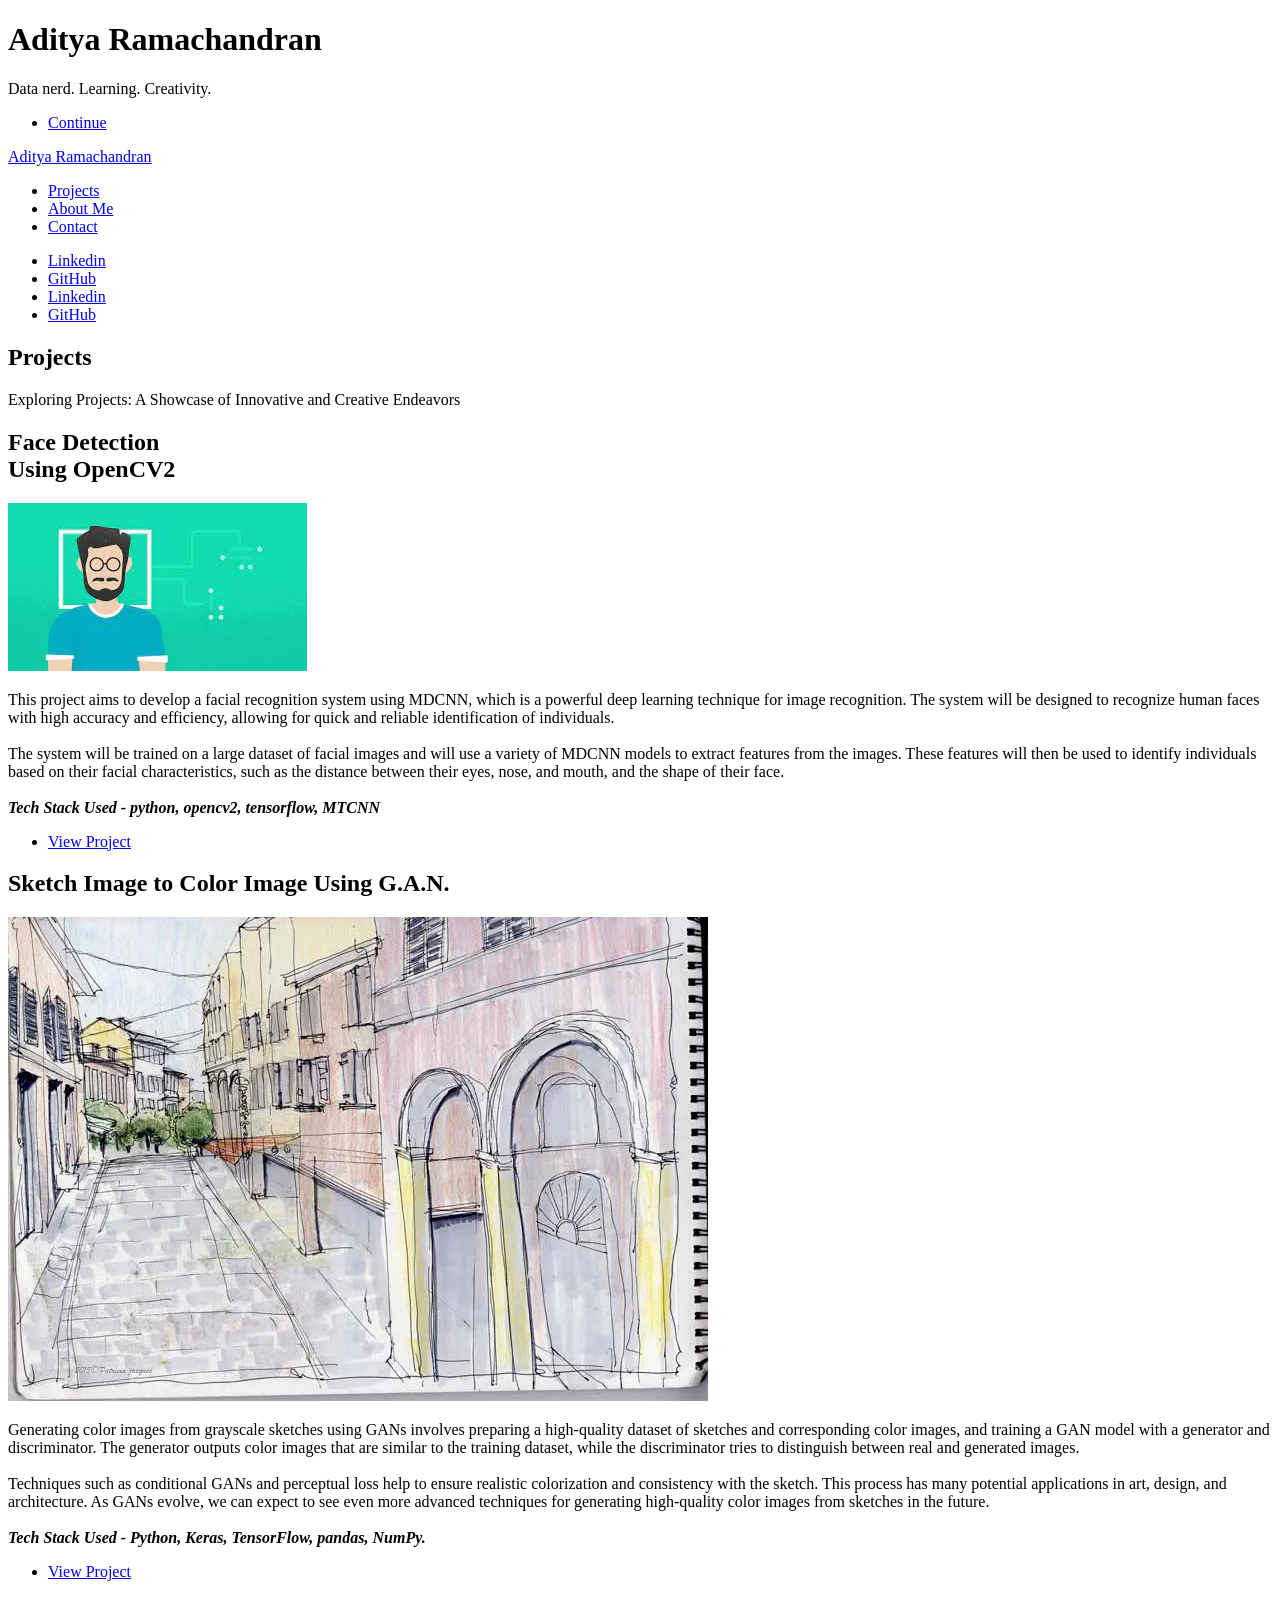
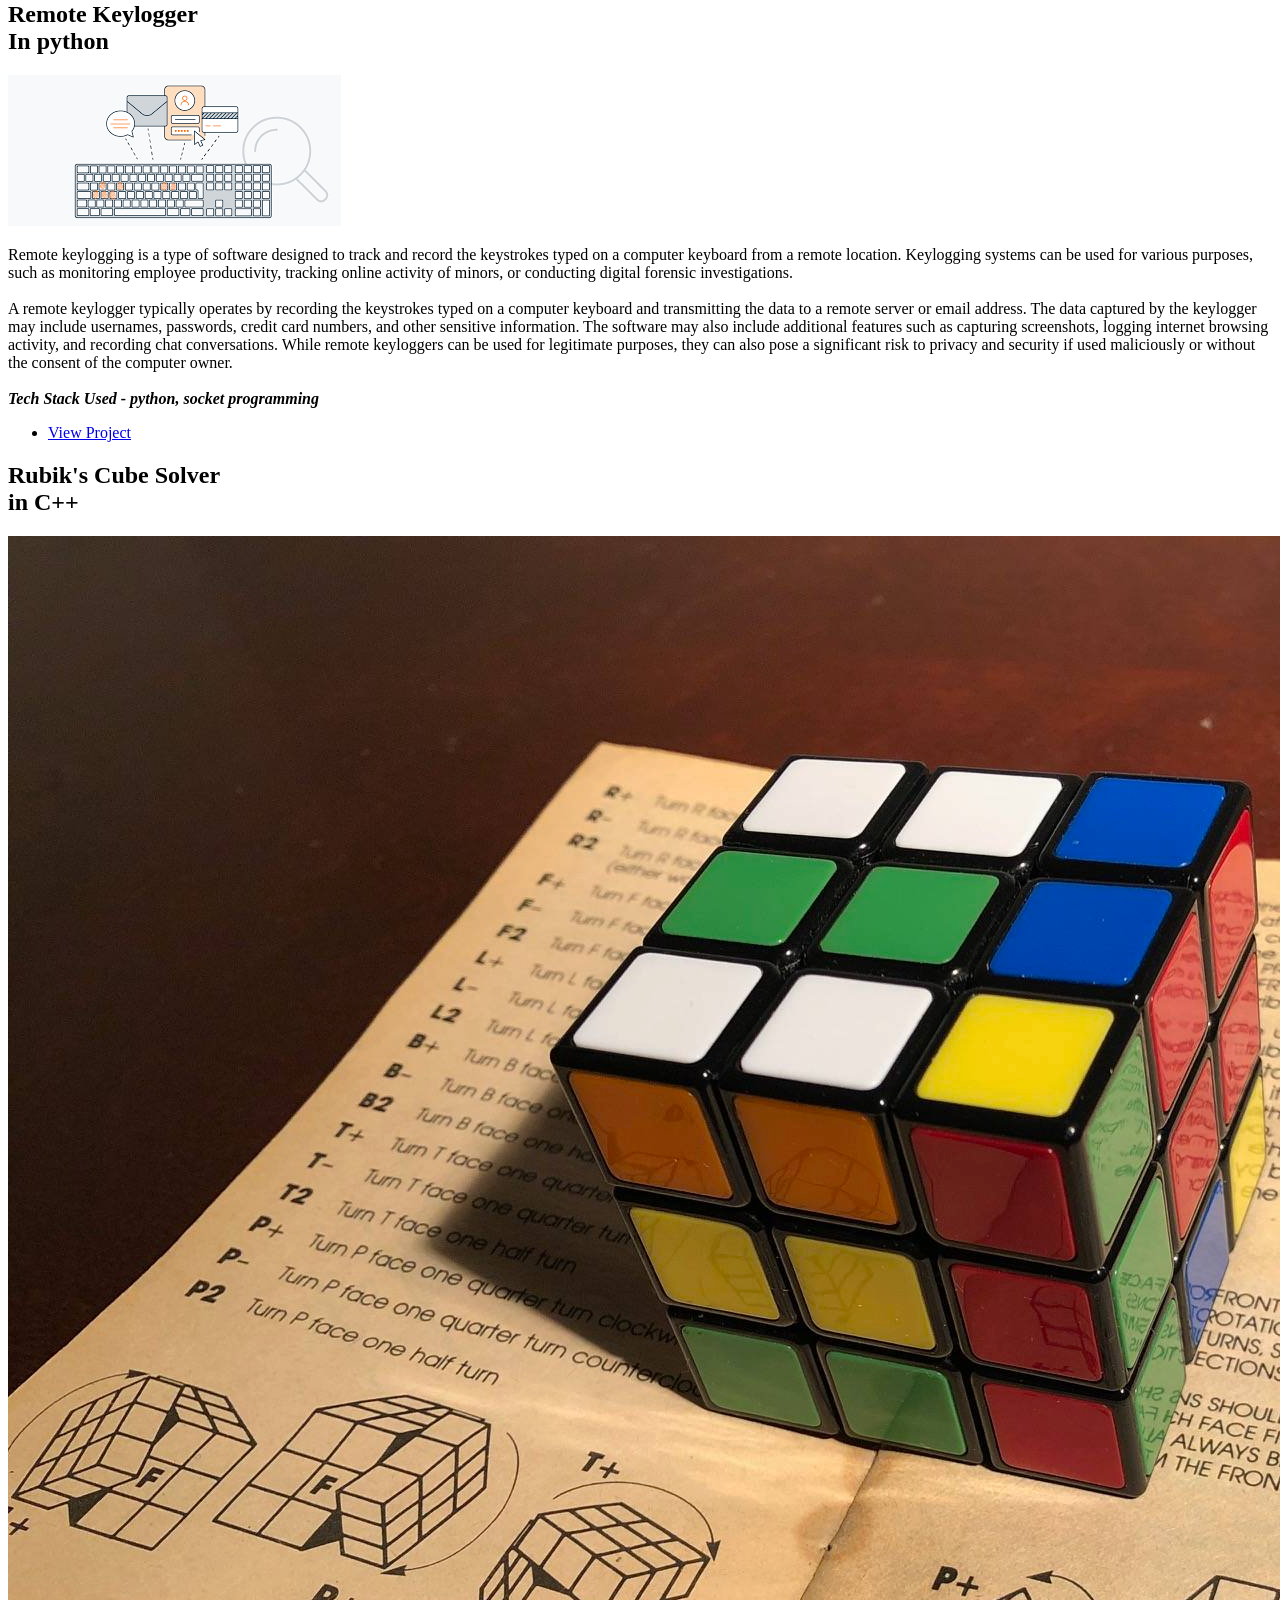
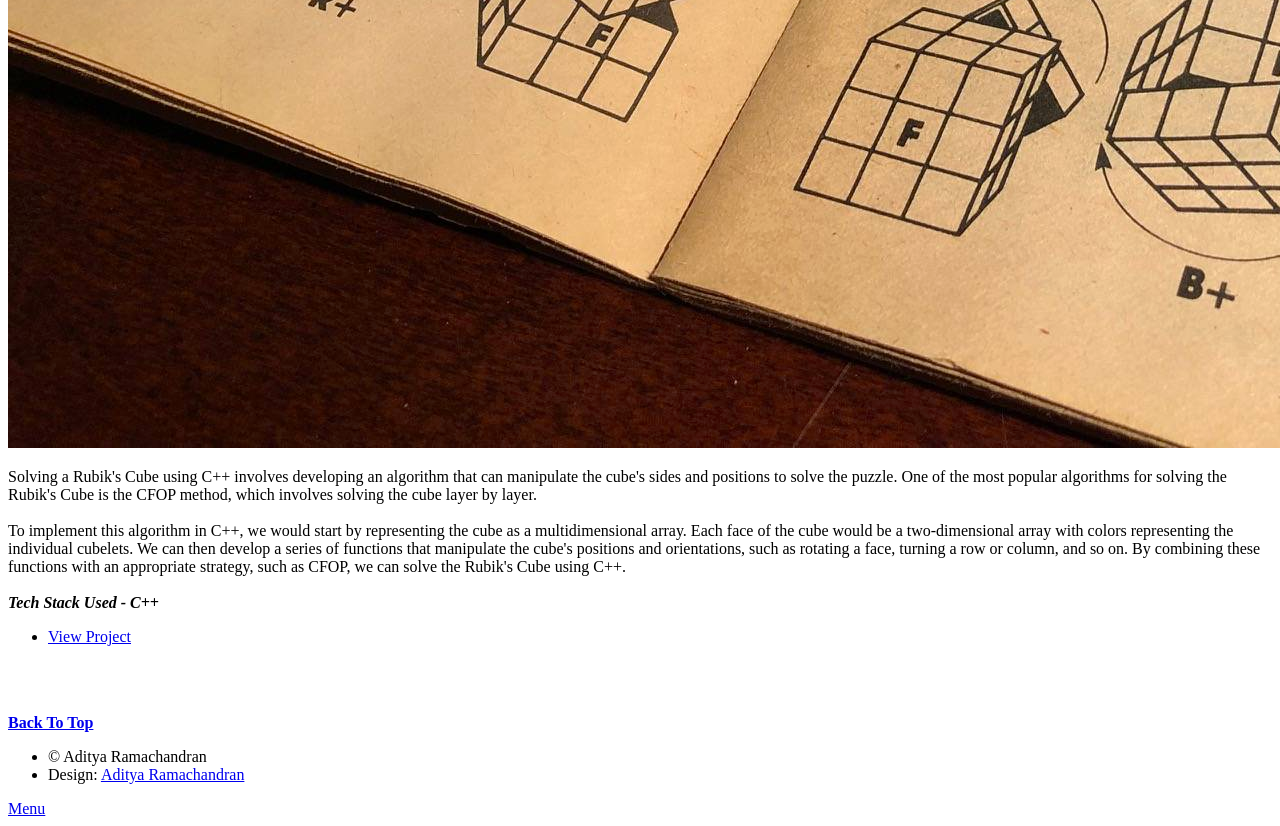
==== commit 9d3f3c74: "Links removed from Images; Social Links added" ====
--- a/index.html
+++ b/index.html
@@ -36,6 +36,8 @@
 						<ul class="icons">
 							<li><a href="https://www.linkedin.com/in/aditya-ramachandran-27b2ab24a/" class="icon brands fa-linkedin" target="_blank"><span class="label">Linkedin</span></a></li>
 							<li><a href="https://github.com/Aditya-Ramachandran" class="icon brands fa-github" target="_blank"><span class="label">GitHub</span></a></li>
+							<li><a href="https://medium.com/@adityaramachandran25" class="icon brands fa-medium" target="_blank"><span class="label">Linkedin</span></a></li>
+							<li><a href="https://www.kaggle.com/adityaramachandran27" class="icon brands fa-kaggle" target="_blank"><span class="label">GitHub</span></a></li>
 						</ul>
 					</nav>
 
@@ -67,8 +69,8 @@
 							<section class="posts">
 								<article>
 									<header>
-										<h2><a href="#">Face Detection<br />
-										Using OpenCV2</a></h2>
+										<h2>Face Detection<br />
+										Using OpenCV2</h2>
 									</header>
 									<a href="#" class="image fit"><img src="images/face-detection.jpg" alt="" /></a>
 									<p>
@@ -85,8 +87,7 @@
 
 								<article>
 									<header>
-										<h2><a href="https://github.com/Aditya-Ramachandran/Sketch-To-Image-Conversion" target="_blank">Sketch Image to Color Image<br />
-										Using Generative Adversarial Networks</a></h2>
+										<h2>Sketch Image to Color Image Using G.A.N.</h2>
 									</header>
 									<a href="https://github.com/Aditya-Ramachandran/Sketch-To-Image-Conversion" class="image fit" target="_blank"><img src="images/sketch.jpg" alt="" /></a>
 									<p>
@@ -103,8 +104,8 @@
 
 								<article>
 									<header>
-										<h2><a href="https://github.com/Aditya-Ramachandran/Remote_Keylogger" target="_blank">Remote Keylogger<br />
-										In python</a></h2>
+										<h2>Remote Keylogger<br />
+										In python</h2>
 									</header>
 									<a href="https://github.com/Aditya-Ramachandran/Remote_Keylogger" class="image fit" target="_blank"><img src="images/remote-keylogger.png" alt="" /></a>
 									<p>
@@ -121,7 +122,7 @@
 
 								<article>
 									<header>
-										<h2><a href="https://github.com/Aditya-Ramachandran/Rubix-Cube-Solver" target="_blank">Rubik's Cube Solver <br>in C++</a></h2>
+										<h2>Rubik's Cube Solver <br>in C++</a></h2>
 									</header>
 									<a href="https://github.com/Aditya-Ramachandran/Rubix-Cube-Solver" class="image fit" target="_blank"><img src="images/rubiks.jpg" alt="" /></a>
 									<p>
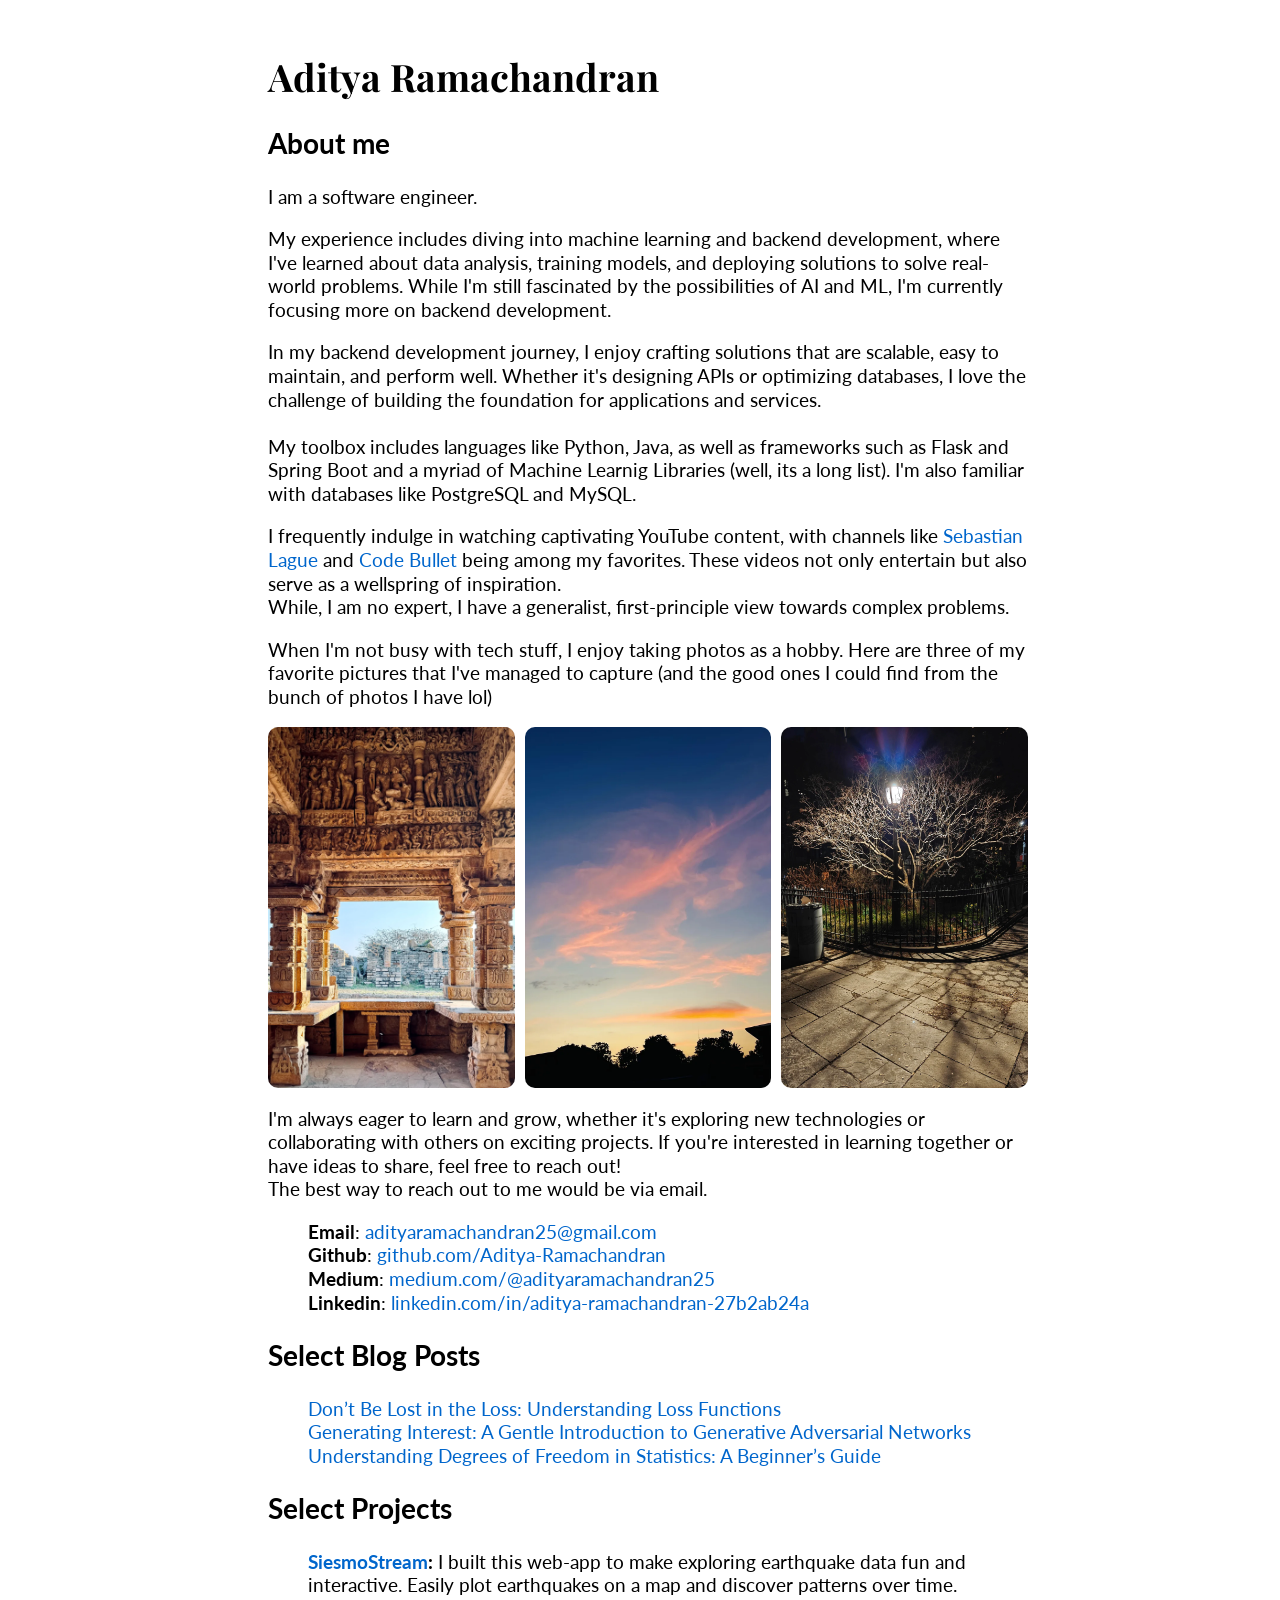
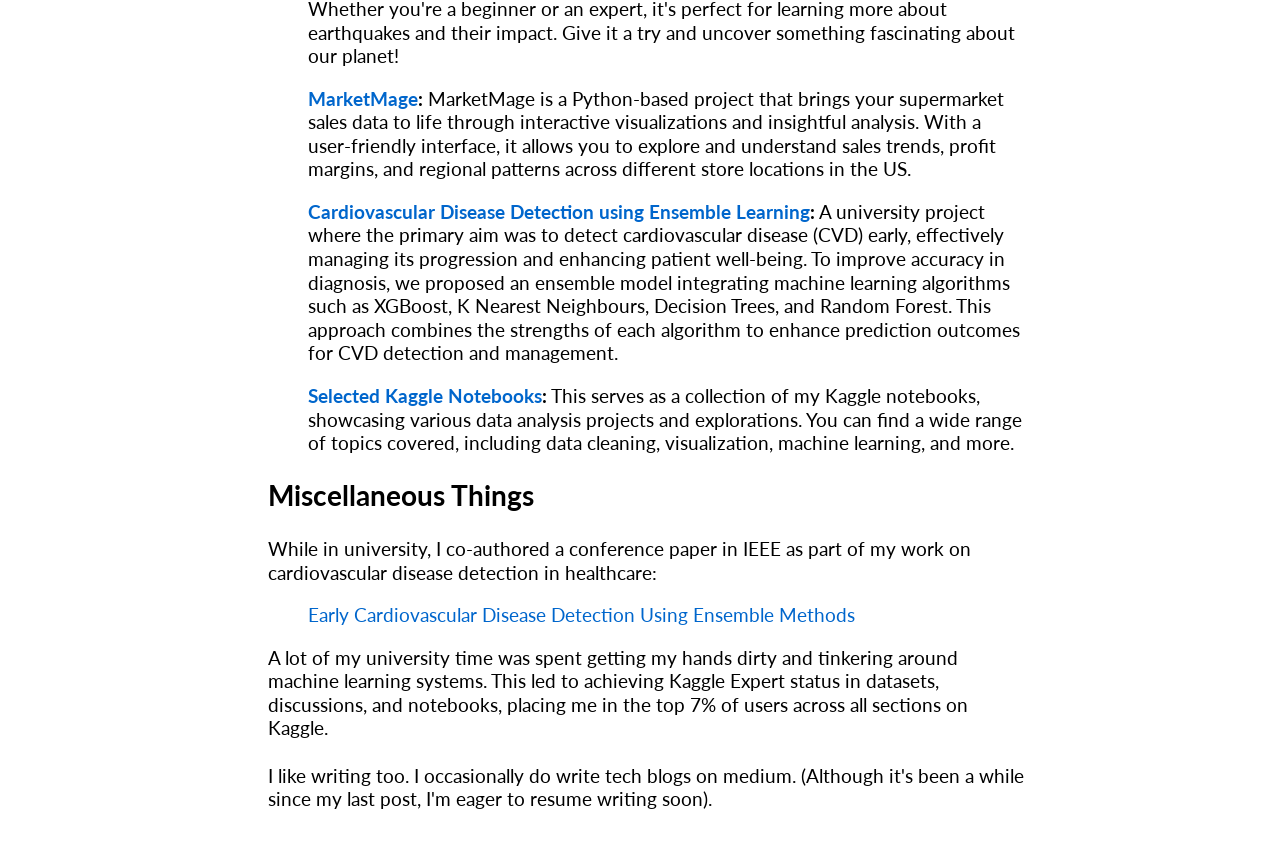
==== commit 42263723: "Add: Website" ====
--- a/index.html
+++ b/index.html
@@ -1,224 +1,113 @@
-<!DOCTYPE HTML>
-<html>
-	<head>
-		<title>Aditya Ramachandran Portfolio</title>
-		<meta charset="utf-8" />
-		<meta name="viewport" content="width=device-width, initial-scale=1, user-scalable=no" />
-		<link rel="stylesheet" href="assets/css/main.css" />
-		<noscript><link rel="stylesheet" href="assets/css/noscript.css" /></noscript>
-	</head>
-	<body class="is-preload">
-
-		<!-- Wrapper -->
-			<div id="wrapper" class="fade-in">
-
-				<!-- Intro -->
-					<div id="intro">
-						<h1>Aditya Ramachandran</h1>
-						<p>Data nerd. Learning. Creativity.</p>
-						<ul class="actions">
-							<li><a href="#header" class="button icon solid solo fa-arrow-down scrolly">Continue</a></li>
-						</ul>
-					</div>
-
-				<!-- Header -->
-					<header id="header">
-						<a href="index.html" class="logo">Aditya Ramachandran</a>
-					</header>
-
-				<!-- Nav -->
-					<nav id="nav">
-						<ul class="links">
-							<li class="active"><a href="index.html">Projects</a></li>
-							<li><a href="generic.html">About Me</a></li>
-							<li><a href="elements.html">Contact</a></li>
-						</ul>
-						<ul class="icons">
-							<li><a href="https://www.linkedin.com/in/aditya-ramachandran-27b2ab24a/" class="icon brands fa-linkedin" target="_blank"><span class="label">Linkedin</span></a></li>
-							<li><a href="https://github.com/Aditya-Ramachandran" class="icon brands fa-github" target="_blank"><span class="label">GitHub</span></a></li>
-							<li><a href="https://medium.com/@adityaramachandran25" class="icon brands fa-medium" target="_blank"><span class="label">Linkedin</span></a></li>
-							<li><a href="https://www.kaggle.com/adityaramachandran27" class="icon brands fa-kaggle" target="_blank"><span class="label">GitHub</span></a></li>
-						</ul>
-					</nav>
-
-				<!-- Main -->
-					<div id="main">
-
-
-						<!-- <section class="post">
-							<header class="major">
-								<h1>About Me</h1>
-								<p>Who Am I?</p>
-							</header>
-							<hr /> -->
-
-						<!-- Featured Post -->
-							<article class="post featured">
-								<header class="major">
-									<h2>Projects</h2>
-									<p>
-										Exploring Projects: A Showcase of Innovative and Creative Endeavors
-									</p>
-								</header>
-								<!-- <a href="#" class="image main"><img src="images/pic01.jpg" alt="" /></a>
-								<ul class="actions special">
-									<li><a href="#" class="button large">Full Story</a></li>
-								</ul> -->
-							</article>
-						<!-- Posts -->
-							<section class="posts">
-								<article>
-									<header>
-										<h2>Face Detection<br />
-										Using OpenCV2</h2>
-									</header>
-									<a href="#" class="image fit"><img src="images/face-detection.jpg" alt="" /></a>
-									<p>
-										This project aims to develop a facial recognition system using MDCNN, which is a powerful deep learning technique for image recognition. The system will be designed to recognize human faces with high accuracy and efficiency, allowing for quick and reliable identification of individuals.
-										<br> <br>
-										The system will be trained on a large dataset of facial images and will use a variety of MDCNN models to extract features from the images. These features will then be used to identify individuals based on their facial characteristics, such as the distance between their eyes, nose, and mouth, and the shape of their face.
-										<br> <br>
-										<i><b>Tech Stack Used - python, opencv2, tensorflow, MTCNN</b></i>
-									</p>
-									<ul class="actions special">
-										<li><a href="#" class="button">View Project</a></li>
-									</ul>
-								</article>
-
-								<article>
-									<header>
-										<h2>Sketch Image to Color Image Using G.A.N.</h2>
-									</header>
-									<a href="https://github.com/Aditya-Ramachandran/Sketch-To-Image-Conversion" class="image fit" target="_blank"><img src="images/sketch.jpg" alt="" /></a>
-									<p>
-										Generating color images from grayscale sketches using GANs involves preparing a high-quality dataset of sketches and corresponding color images, and training a GAN model with a generator and discriminator. The generator outputs color images that are similar to the training dataset, while the discriminator tries to distinguish between real and generated images. 
-										<br> <br>
-										Techniques such as conditional GANs and perceptual loss help to ensure realistic colorization and consistency with the sketch. This process has many potential applications in art, design, and architecture. As GANs evolve, we can expect to see even more advanced techniques for generating high-quality color images from sketches in the future.
-										<br> <br>
-										<i><b>Tech Stack Used - Python, Keras, TensorFlow, pandas, NumPy.</b></i>
-									</p>
-									<ul class="actions special">
-										<li><a href="https://github.com/Aditya-Ramachandran/Sketch-To-Image-Conversion" class="button" target="_blank">View Project</a></li>
-									</ul>
-								</article>
-
-								<article>
-									<header>
-										<h2>Remote Keylogger<br />
-										In python</h2>
-									</header>
-									<a href="https://github.com/Aditya-Ramachandran/Remote_Keylogger" class="image fit" target="_blank"><img src="images/remote-keylogger.png" alt="" /></a>
-									<p>
-										Remote keylogging is a type of software designed to track and record the keystrokes typed on a computer keyboard from a remote location. Keylogging systems can be used for various purposes, such as monitoring employee productivity, tracking online activity of minors, or conducting digital forensic investigations.
-										<br> <br>
-										A remote keylogger typically operates by recording the keystrokes typed on a computer keyboard and transmitting the data to a remote server or email address. The data captured by the keylogger may include usernames, passwords, credit card numbers, and other sensitive information. The software may also include additional features such as capturing screenshots, logging internet browsing activity, and recording chat conversations. While remote keyloggers can be used for legitimate purposes, they can also pose a significant risk to privacy and security if used maliciously or without the consent of the computer owner.
-										<br> <br>
-										<i><b>Tech Stack Used - python, socket programming</b></i>
-									</p>
-									<ul class="actions special">
-										<li><a href="https://github.com/Aditya-Ramachandran/Remote_Keylogger" class="button" target="_blank">View Project</a></li>
-									</ul>
-								</article>
-
-								<article>
-									<header>
-										<h2>Rubik's Cube Solver <br>in C++</a></h2>
-									</header>
-									<a href="https://github.com/Aditya-Ramachandran/Rubix-Cube-Solver" class="image fit" target="_blank"><img src="images/rubiks.jpg" alt="" /></a>
-									<p>
-										Solving a Rubik's Cube using C++ involves developing an algorithm that can manipulate the cube's sides and positions to solve the puzzle. One of the most popular algorithms for solving the Rubik's Cube is the CFOP method, which involves solving the cube layer by layer.
-										<br> <br>
-										To implement this algorithm in C++, we would start by representing the cube as a multidimensional array. Each face of the cube would be a two-dimensional array with colors representing the individual cubelets. We can then develop a series of functions that manipulate the cube's positions and orientations, such as rotating a face, turning a row or column, and so on. By combining these functions with an appropriate strategy, such as CFOP, we can solve the Rubik's Cube using C++.
-										<br> <br>
-										<i><b>Tech Stack Used - C++</b></i>
-									</p>
-									<ul class="actions special">
-										<li><a href="https://github.com/Aditya-Ramachandran/Rubix-Cube-Solver" class="button" target="_blank">View Project</a></li>
-									</ul>
-								</article>
-
-						<!-- Footer -->
-							<!-- <footer>
-								<div class="pagination"> -->
-									<!--<a href="#" class="previous">Prev</a>-->
-									<!-- <a href="#" class="page active">1</a>
-									<a href="#" class="page">2</a>
-									<a href="#" class="page">3</a>
-									<span class="extra">&hellip;</span>
-									<a href="#" class="page">8</a>
-									<a href="#" class="page">9</a>
-									<a href="#" class="page">10</a>
-									<a href="#" class="next">Next</a> -->
-								<!-- </div>
-							</footer> -->
-							<br> <br>
-							<b><p><a href="#">Back To Top</a></p></b>
-
-					</div>
-
-				<!-- Footer
-					<footer id="footer">
-						<section>
-							<form method="post" action="#">
-								<div class="fields">
-									<div class="field">
-										<label for="name">Name</label>
-										<input type="text" name="name" id="name" />
-									</div>
-									<div class="field">
-										<label for="email">Email</label>
-										<input type="text" name="email" id="email" />
-									</div>
-									<div class="field">
-										<label for="message">Message</label>
-										<textarea name="message" id="message" rows="3"></textarea>
-									</div>
-								</div>
-								<ul class="actions">
-									<li><input type="submit" value="Send Message" /></li>
-								</ul>
-							</form>
-						</section>
-						<section class="split contact">
-							<section class="alt">
-								<h3>Address</h3>
-								<p>1234 Somewhere Road #87257<br />
-								Nashville, TN 00000-0000</p>
-							</section>
-							<section>
-								<h3>Phone</h3>
-								<p><a href="#">(000) 000-0000</a></p>
-							</section>
-							<section>
-								<h3>Email</h3>
-								<p><a href="#">info@untitled.tld</a></p>
-							</section>
-							<section>
-								<h3>Social</h3>
-								<ul class="icons alt">
-									<li><a href="#" class="icon brands alt fa-twitter"><span class="label">Twitter</span></a></li>
-									<li><a href="#" class="icon brands alt fa-facebook-f"><span class="label">Facebook</span></a></li>
-									<li><a href="#" class="icon brands alt fa-instagram"><span class="label">Instagram</span></a></li>
-									<li><a href="#" class="icon brands alt fa-github"><span class="label">GitHub</span></a></li>
-								</ul>
-							</section>
-						</section>
-					</footer> -->
-				<!-- Copyright -->
-					<div id="copyright">
-						<ul><li>&copy; Aditya Ramachandran</li><li>Design: <a href="#">Aditya Ramachandran</a></li></ul>
-					</div>
-
-			</div>
-
-		<!-- Scripts -->
-			<script src="assets/js/jquery.min.js"></script>
-			<script src="assets/js/jquery.scrollex.min.js"></script>
-			<script src="assets/js/jquery.scrolly.min.js"></script>
-			<script src="assets/js/browser.min.js"></script>
-			<script src="assets/js/breakpoints.min.js"></script>
-			<script src="assets/js/util.js"></script>
-			<script src="assets/js/main.js"></script>
-
-	</body>
-</html>+<html lang="en">
+  <head>
+    <meta charset="UTF-8" />
+    <meta http-equiv="X-UA-Compatible" content="IE=edge" />
+    <meta name="viewport" content="width=device-width, initial-scale=1.0" />
+    <link rel="stylesheet" href="style.css" />
+    <link
+      href="https://fonts.googleapis.com/css?family=Lato:bold|Lato"
+      rel="stylesheet"
+      type="text/css"
+    />
+    <link
+      href="https://fonts.googleapis.com/css?family=Playfair+Display"
+      rel="stylesheet"
+      type="text/css"
+    />
+    <title>Aditya Ramachandran</title>
+  </head>
+
+
+  <body>
+    <div id="container">
+      <h1>Aditya Ramachandran</h1>
+      <h2>About me</h2>
+      <p>I am a software engineer.</p>
+      <p>
+        My experience includes diving into machine learning and backend development, where I've learned about data analysis, training models, and deploying solutions to solve real-world problems. While I'm still fascinated by the possibilities of AI and ML, I'm currently focusing more on backend development. <br>
+      </p>
+
+      <p>
+        In my backend development journey, I enjoy crafting solutions that are scalable, easy to maintain, and perform well. Whether it's designing APIs or optimizing databases, I love the challenge of building the foundation for applications and services.
+        <br> <br>
+        My toolbox includes languages like Python, Java, as well as frameworks such as Flask and Spring Boot and a myriad of Machine Learnig Libraries (well, its a long list). I'm also familiar with databases like PostgreSQL and MySQL.
+      </p>
+
+      <p>
+        I frequently indulge in watching captivating YouTube content, with channels like <a href="https://www.youtube.com/@SebastianLague">Sebastian Lague</a> and <a href="https://www.youtube.com/@CodeBullet">Code Bullet</a> being among my favorites. These videos not only entertain but also serve as a wellspring of inspiration. <br>While, I am no expert, I have a generalist, first-principle view towards complex problems. 
+      </p>
+
+      <p>
+      When I'm not busy with tech stuff, I enjoy taking photos as a hobby. Here are three of my favorite pictures that I've managed to capture (and the good ones I could find from the bunch of photos I have lol)
+      </p>
+
+      <div class="messy-grid">
+        <img src="image1.png" alt="Photo 1">
+        <img src="image3.png" alt="Photo 3"> 
+        <img src="image4.png" alt="Photo 4">
+
+        <!-- Add more images as needed -->
+      </div>
+      
+
+
+      <p>
+        I'm always eager to learn and grow, whether it's exploring new technologies or collaborating with others on exciting projects. If you're interested in learning together or have ideas to share, feel free to reach out!
+      <br />The best way to reach out to me would be via email.
+      </p>
+
+
+      <p>
+        <ol>
+          <b>Email</b>: <a href="mailto:adityaramachandran25@gmail.com">adityaramachandran25@gmail.com</a><br />
+          <b>Github</b>: <a href="https://github.com/Aditya-Ramachandran">github.com/Aditya-Ramachandran</a><br/>
+          <b>Medium</b>: <a href="https://medium.com/@adityaramachandran25/">medium.com/@adityaramachandran25</a><br/>
+          <b>Linkedin</b>: <a href="https://www.linkedin.com/in/aditya-ramachandran-27b2ab24a/">linkedin.com/in/aditya-ramachandran-27b2ab24a</a><br/>
+        </ol>
+
+        <h2>Select Blog Posts</h2>
+        <ol>
+          <a href="https://medium.com/@adityaramachandran25/dont-be-lost-in-the-loss-understanding-loss-functions-8ce89b80bdbd">Don’t Be Lost in the Loss: Understanding Loss Functions</a><br />
+          <a href="https://medium.com/@adityaramachandran25/generating-interest-a-gentle-introduction-to-generative-adversarial-networks-3fe113971275">Generating Interest: A Gentle Introduction to Generative Adversarial Networks</a><br />
+          <a href="https://medium.com/@adityaramachandran25/understanding-degrees-of-freedom-in-statistics-a-beginners-guide-884b234a2ebd">Understanding Degrees of Freedom in Statistics: A Beginner’s Guide </a><br />
+        </ol>
+
+
+        <h2>Select Projects</h2>
+        <ol>
+          <p>
+            <b><a href="https://github.com/Aditya-Ramachandran/SiesmoStream">SiesmoStream</a>:</b>
+            I built this web-app to make exploring earthquake data fun and interactive. Easily plot earthquakes on a map and discover patterns over time. Whether you're a beginner or an expert, it's perfect for learning more about earthquakes and their impact. Give it a try and uncover something fascinating about our planet!
+          </p>
+          <p>
+            <b><a href="https://github.com/Aditya-Ramachandran/MarketMage">MarketMage</a>:</b>
+            MarketMage is a Python-based project that brings your supermarket sales data to life through interactive visualizations and insightful analysis. With a user-friendly interface, it allows you to explore and understand sales trends, profit margins, and regional patterns across different store locations in the US.
+          </p>
+          <p>
+            <b><a href="https://github.com/Aditya-Ramachandran/cardiovascular-disease-detection">Cardiovascular Disease Detection using Ensemble Learning</a>:</b>
+            A university project where the primary aim was to detect cardiovascular disease (CVD) early, effectively managing its progression and enhancing patient well-being. To improve accuracy in diagnosis, we proposed an ensemble model integrating machine learning algorithms such as XGBoost, K Nearest Neighbours, Decision Trees, and Random Forest. This approach combines the strengths of each algorithm to enhance prediction outcomes for CVD detection and management.
+          </p>
+          <p>
+            <b><a href="https://github.com/Aditya-Ramachandran/Kaggle-Notebooks">Selected Kaggle Notebooks</a>:</b>
+            This serves as a collection of my Kaggle notebooks, showcasing various data analysis projects and explorations. You can find a wide range of topics covered, including data cleaning, visualization, machine learning, and more.
+
+        </ol>
+        <h2>Miscellaneous Things</h2>
+        <p>
+          While in university, I co-authored a conference paper in IEEE as part of my work on cardiovascular disease detection in healthcare:
+          <ol>
+              <a href="https://ieeexplore.ieee.org/document/10398045">
+                Early Cardiovascular Disease Detection Using Ensemble Methods</a><br/>
+          </ol>
+        </p>
+
+
+        </p>A lot of my university time was spent getting my hands dirty and tinkering around machine learning systems. This led to achieving Kaggle Expert status in datasets, discussions, and notebooks, placing me in the top 7% of users across all sections on Kaggle.  
+        <br>
+        <br>
+        I like writing too. I occasionally do write tech blogs on medium. (Although it's been a while since my last post, I'm eager to resume writing soon).
+      </p>
+    </div>
+
+  </body>
+</html>
--- a/style.css
+++ b/style.css
@@ -0,0 +1,41 @@
+body {
+  width: 100%;
+  font-family: 'Lato';
+  font-size: 1.18rem;
+  line-height: 1.25;
+}
+
+#container {
+  max-width: 800px; /* Adjust the max-width as needed */
+  margin: 0 auto; /* This centers the container */
+  padding: 20px; /* Add some padding to the container if desired */
+  box-sizing: border-box; /* This ensures that padding is included in the total width */
+}
+
+
+h1 {
+  font-family: 'Playfair Display';
+}
+
+
+a {
+  text-decoration: none;
+  color: #0066cc;
+}
+
+.messy-grid {
+  display: grid;
+  /* grid-template-columns: repeat(2, minmax(200px, 1fr)); Two columns with minimum width of 200px */
+  grid-template-columns: repeat(auto-fill, minmax(220px, 1fr));
+  gap: 10px; /* Add some spacing between grid items */
+
+}
+
+
+.messy-grid img {
+
+  width: 100%; /* Ensure images fill the grid item */
+  height: 100%; /* Ensure images fill the grid item */
+  object-fit: cover; /* Maintain aspect ratio while filling the grid item */
+  border-radius: 10px;
+}
